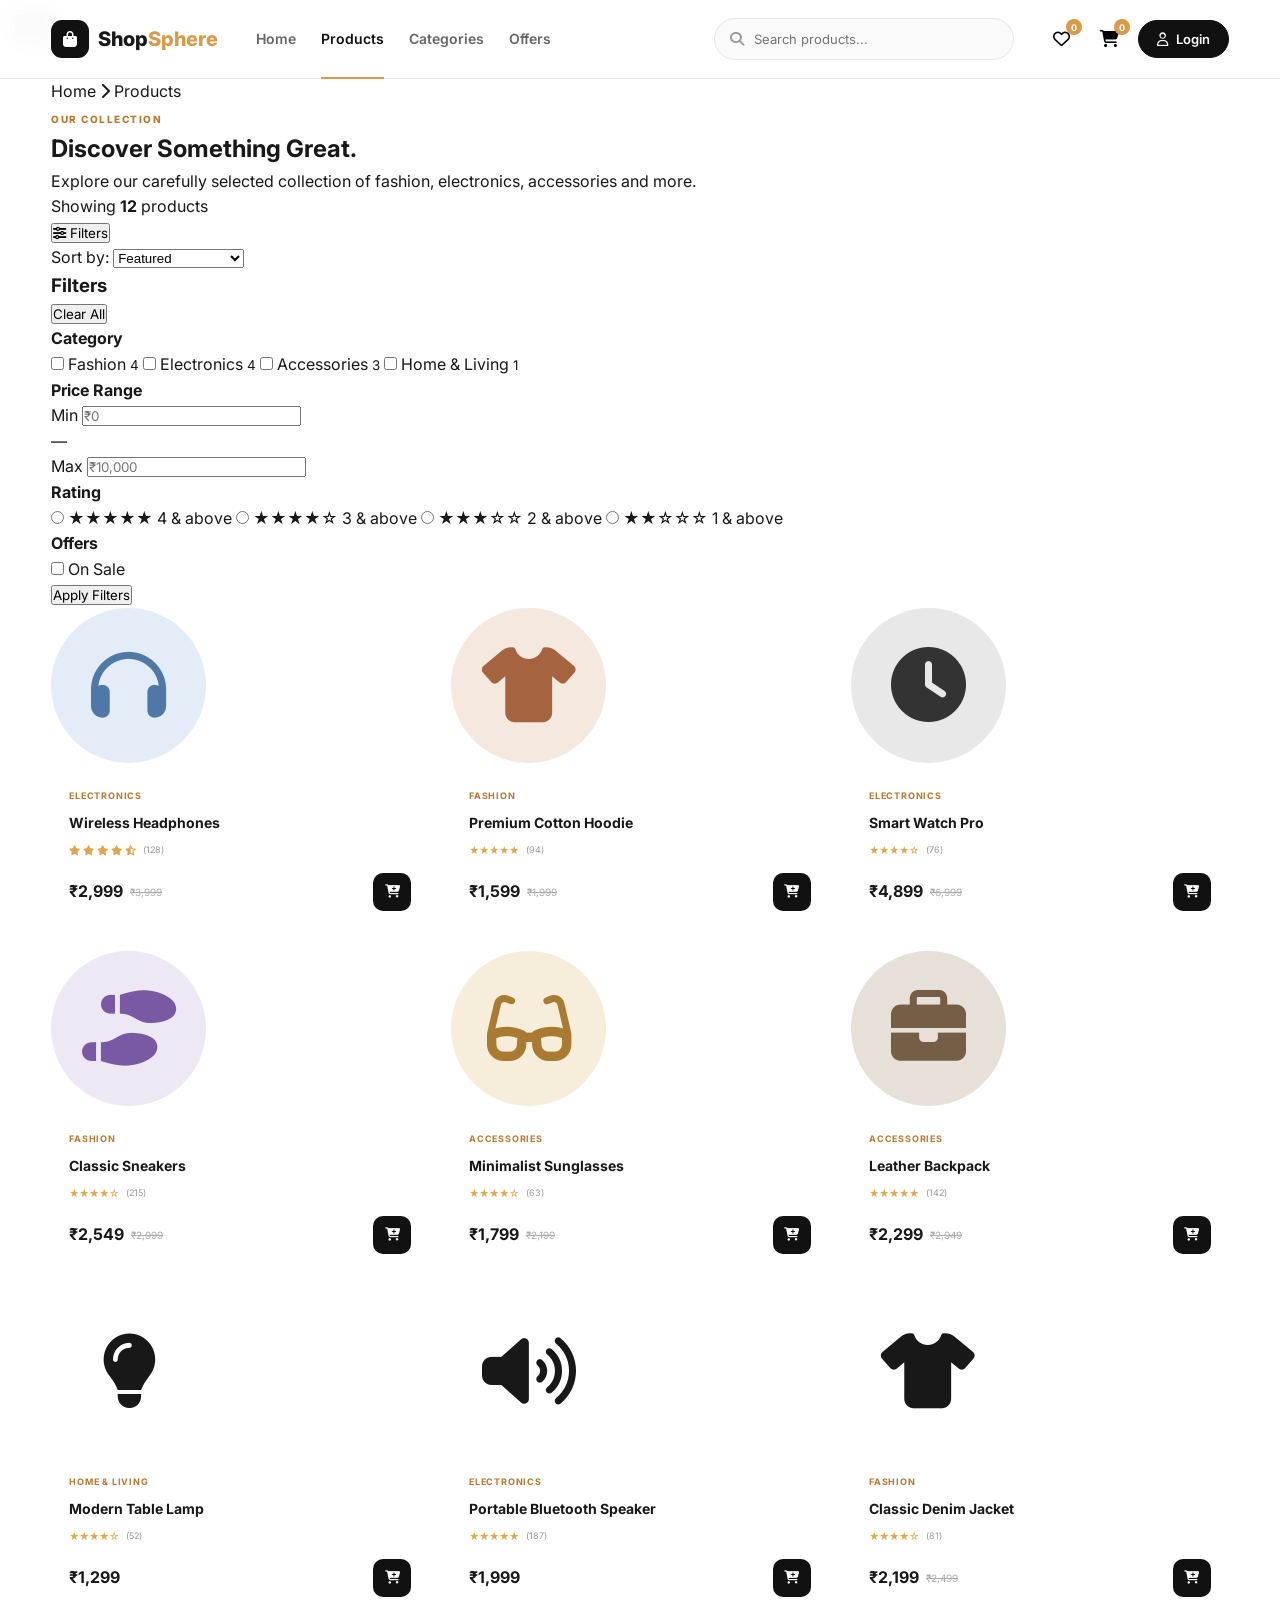
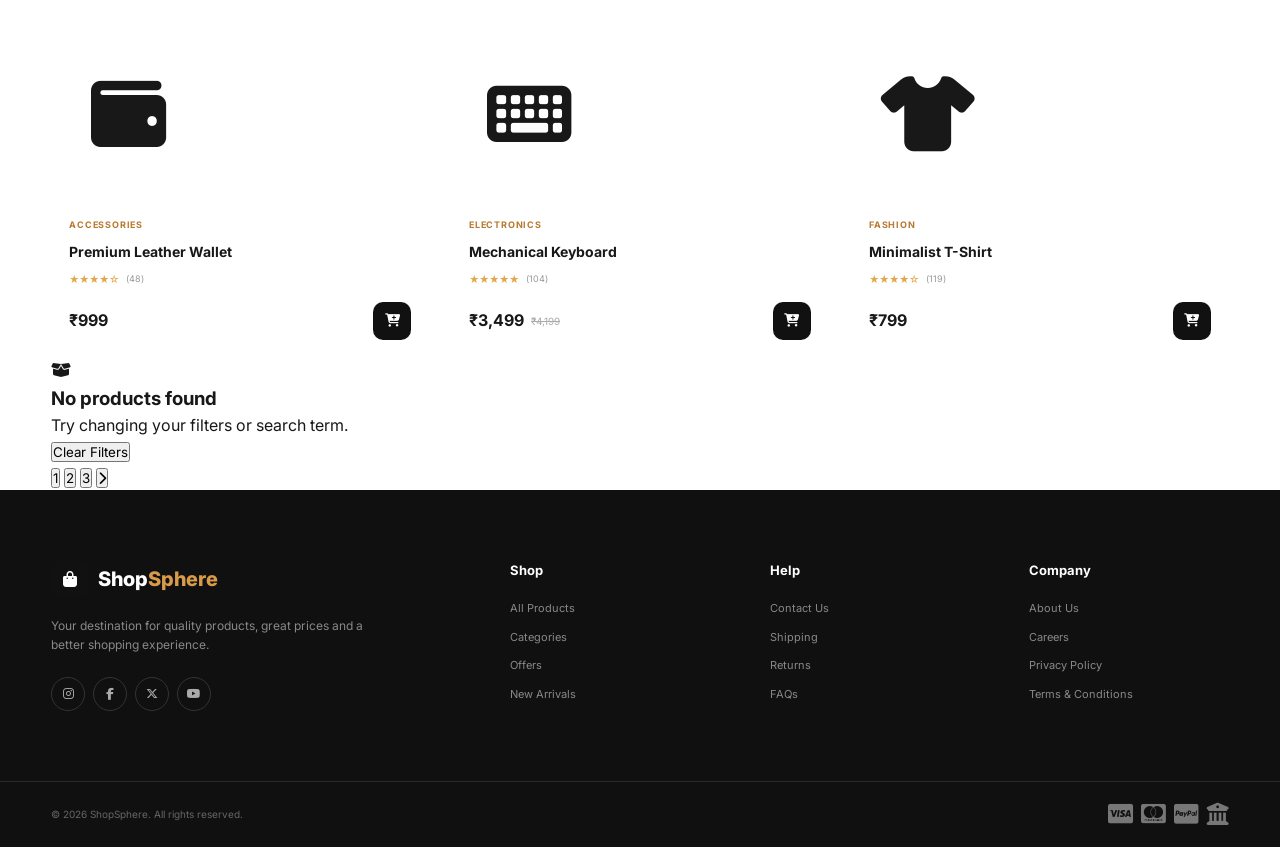
==== product.html @ 678d71ec "Update fmt.Println message from 'Hello' to 'Goodbye'" ====
<!DOCTYPE html>
<html lang="en">

<head>
    <meta charset="UTF-8">
    <meta name="viewport" content="width=device-width, initial-scale=1.0">

    <meta name="description"
          content="ShopSphere - Explore our complete collection of products">

    <title>ShopSphere | All Products</title>

    <!-- Google Font -->
    <link rel="preconnect" href="https://fonts.googleapis.com">
    <link rel="preconnect" href="https://fonts.gstatic.com" crossorigin>

    <link href="https://fonts.googleapis.com/css2?family=Inter:wght@400;500;600;700;800&display=swap"
          rel="stylesheet">

    <!-- Font Awesome -->
    <link rel="stylesheet"
          href="https://cdnjs.cloudflare.com/ajax/libs/font-awesome/6.5.2/css/all.min.css">

    <!-- Main CSS -->
    <link rel="stylesheet" href="css/style.css">

    <!-- Products CSS -->
    <link rel="stylesheet" href="css/products.css">
</head>


<body>


<!-- =========================================
     HEADER
========================================= -->

<header class="header">

    <div class="container nav-container">

        <!-- Logo -->

        <a href="index.html" class="logo">

            <span class="logo-icon">
                <i class="fa-solid fa-bag-shopping"></i>
            </span>

            <span>
                Shop<span>Sphere</span>
            </span>

        </a>


        <!-- Navigation -->

        <nav class="nav-menu">

            <a href="index.html">
                Home
            </a>

            <a href="products.html" class="active">
                Products
            </a>

            <a href="index.html#categories">
                Categories
            </a>

            <a href="index.html#offers">
                Offers
            </a>

        </nav>


        <!-- Search -->

        <div class="search-box">

            <i class="fa-solid fa-magnifying-glass"></i>

            <input
                type="text"
                id="productSearch"
                placeholder="Search products..."
                autocomplete="off"
            >

        </div>


        <!-- Actions -->

        <div class="nav-actions">

            <button
                class="icon-btn"
                id="wishlistButton"
                title="Wishlist">

                <i class="fa-regular fa-heart"></i>

                <span class="badge"
                      id="wishlistCount">
                    0
                </span>

            </button>


            <button
                class="icon-btn"
                id="cartButton"
                title="Shopping Cart">

                <i class="fa-solid fa-cart-shopping"></i>

                <span class="badge"
                      id="cartCount">
                    0
                </span>

            </button>


            <button
                class="login-btn"
                id="loginButton">

                <i class="fa-regular fa-user"></i>

                Login

            </button>

        </div>


        <!-- Mobile Menu -->

        <button
            class="mobile-menu-btn"
            id="mobileMenuBtn">

            <i class="fa-solid fa-bars"></i>

        </button>

    </div>


    <!-- Mobile Navigation -->

    <div
        class="mobile-menu"
        id="mobileMenu">

        <a href="index.html">
            Home
        </a>

        <a href="products.html">
            Products
        </a>

        <a href="index.html#categories">
            Categories
        </a>

        <a href="index.html#offers">
            Offers
        </a>

        <button id="mobileLogin">
            <i class="fa-regular fa-user"></i>
            Login
        </button>

    </div>

</header>



<!-- =========================================
     PAGE HERO
========================================= -->

<section class="products-hero">

    <div class="container">

        <div class="breadcrumb">

            <a href="index.html">
                Home
            </a>

            <i class="fa-solid fa-chevron-right"></i>

            <span>
                Products
            </span>

        </div>


        <div class="products-hero-content">

            <span class="section-label">
                OUR COLLECTION
            </span>

            <h1>
                Discover Something
                <span>Great.</span>
            </h1>

            <p>
                Explore our carefully selected collection of
                fashion, electronics, accessories and more.
            </p>

        </div>

    </div>

</section>



<!-- =========================================
     PRODUCTS AREA
========================================= -->

<section class="products-page">

    <div class="container">


        <!-- Top Bar -->

        <div class="products-topbar">

            <div>

                <span class="products-count">
                    Showing
                    <strong id="showingCount">
                        12
                    </strong>
                    products
                </span>

            </div>


            <!-- Mobile Filter -->

            <button
                class="mobile-filter-btn"
                id="mobileFilterBtn">

                <i class="fa-solid fa-sliders"></i>

                Filters

            </button>


            <!-- Sort -->

            <div class="sort-box">

                <label for="sortProducts">
                    Sort by:
                </label>

                <select id="sortProducts">

                    <option value="default">
                        Featured
                    </option>

                    <option value="price-low">
                        Price: Low to High
                    </option>

                    <option value="price-high">
                        Price: High to Low
                    </option>

                    <option value="rating">
                        Highest Rated
                    </option>

                    <option value="name">
                        Name: A-Z
                    </option>

                </select>

            </div>

        </div>


        <div class="products-layout">


            <!-- =================================
                 FILTER SIDEBAR
            ================================= -->

            <aside
                class="filter-sidebar"
                id="filterSidebar">


                <div class="filter-header">

                    <h3>
                        Filters
                    </h3>

                    <button
                        id="clearFilters">

                        Clear All

                    </button>

                </div>


                <!-- Category -->

                <div class="filter-group">

                    <h4>
                        Category
                    </h4>


                    <label class="check-option">

                        <input
                            type="checkbox"
                            value="fashion"
                            class="category-filter">

                        <span>
                            Fashion
                        </span>

                        <small>
                            4
                        </small>

                    </label>


                    <label class="check-option">

                        <input
                            type="checkbox"
                            value="electronics"
                            class="category-filter">

                        <span>
                            Electronics
                        </span>

                        <small>
                            4
                        </small>

                    </label>


                    <label class="check-option">

                        <input
                            type="checkbox"
                            value="accessories"
                            class="category-filter">

                        <span>
                            Accessories
                        </span>

                        <small>
                            3
                        </small>

                    </label>


                    <label class="check-option">

                        <input
                            type="checkbox"
                            value="home"
                            class="category-filter">

                        <span>
                            Home & Living
                        </span>

                        <small>
                            1
                        </small>

                    </label>

                </div>



                <!-- Price -->

                <div class="filter-group">

                    <h4>
                        Price Range
                    </h4>


                    <div class="price-range">

                        <div>

                            <label>
                                Min
                            </label>

                            <input
                                type="number"
                                id="minPrice"
                                placeholder="₹0"
                                min="0"
                            >

                        </div>


                        <span>
                            —
                        </span>


                        <div>

                            <label>
                                Max
                            </label>

                            <input
                                type="number"
                                id="maxPrice"
                                placeholder="₹10,000"
                                min="0"
                            >

                        </div>

                    </div>

                </div>



                <!-- Rating -->

                <div class="filter-group">

                    <h4>
                        Rating
                    </h4>


                    <label class="rating-option">

                        <input
                            type="radio"
                            name="rating"
                            value="4"
                        >

                        <span class="stars">
                            ★★★★★
                        </span>

                        <span>
                            4 & above
                        </span>

                    </label>


                    <label class="rating-option">

                        <input
                            type="radio"
                            name="rating"
                            value="3"
                        >

                        <span class="stars">
                            ★★★★☆
                        </span>

                        <span>
                            3 & above
                        </span>

                    </label>


                    <label class="rating-option">

                        <input
                            type="radio"
                            name="rating"
                            value="2"
                        >

                        <span class="stars">
                            ★★★☆☆
                        </span>

                        <span>
                            2 & above
                        </span>

                    </label>


                    <label class="rating-option">

                        <input
                            type="radio"
                            name="rating"
                            value="1"
                        >

                        <span class="stars">
                            ★★☆☆☆
                        </span>

                        <span>
                            1 & above
                        </span>

                    </label>

                </div>



                <!-- Discount -->

                <div class="filter-group">

                    <h4>
                        Offers
                    </h4>


                    <label class="check-option">

                        <input
                            type="checkbox"
                            id="discountFilter"
                        >

                        <span>
                            On Sale
                        </span>

                    </label>

                </div>


                <!-- Apply -->

                <button
                    class="apply-filter-btn"
                    id="applyFilters">

                    Apply Filters

                </button>

            </aside>



            <!-- =================================
                 PRODUCT CONTENT
            ================================= -->

            <div class="products-content">


                <!-- Product Grid -->

                <div
                    class="products-grid"
                    id="productsGrid">


                    <!-- PRODUCT 1 -->

                    <article
                        class="shop-product-card"
                        data-category="electronics"
                        data-name="Wireless Headphones"
                        data-price="2999"
                        data-rating="4.5"
                        data-discount="true">

                        <div class="shop-product-image">

                            <span class="discount">
                                -25%
                            </span>

                            <button class="wishlist-btn">

                                <i class="fa-regular fa-heart"></i>

                            </button>


                            <div class="product-placeholder headphones">

                                <i class="fa-solid fa-headphones"></i>

                            </div>


                            <button class="quick-view">

                                <i class="fa-regular fa-eye"></i>

                                Quick View

                            </button>

                        </div>


                        <div class="product-info">

                            <span class="product-category">
                                Electronics
                            </span>

                            <h3>
                                Wireless Headphones
                            </h3>


                            <div class="rating">

                                <span>

                                    <i class="fa-solid fa-star"></i>
                                    <i class="fa-solid fa-star"></i>
                                    <i class="fa-solid fa-star"></i>
                                    <i class="fa-solid fa-star"></i>
                                    <i class="fa-solid fa-star-half-stroke"></i>

                                </span>

                                <small>
                                    (128)
                                </small>

                            </div>


                            <div class="product-bottom">

                                <div class="price">

                                    <strong>
                                        ₹2,999
                                    </strong>

                                    <del>
                                        ₹3,999
                                    </del>

                                </div>


                                <button
                                    class="add-cart"
                                    data-product="Wireless Headphones">

                                    <i class="fa-solid fa-cart-plus"></i>

                                </button>

                            </div>

                        </div>

                    </article>



                    <!-- PRODUCT 2 -->

                    <article
                        class="shop-product-card"
                        data-category="fashion"
                        data-name="Premium Cotton Hoodie"
                        data-price="1599"
                        data-rating="5"
                        data-discount="true">

                        <div class="shop-product-image">

                            <span class="discount">
                                -20%
                            </span>

                            <button class="wishlist-btn">

                                <i class="fa-regular fa-heart"></i>

                            </button>


                            <div class="product-placeholder hoodie">

                                <i class="fa-solid fa-shirt"></i>

                            </div>


                            <button class="quick-view">

                                <i class="fa-regular fa-eye"></i>

                                Quick View

                            </button>

                        </div>


                        <div class="product-info">

                            <span class="product-category">
                                Fashion
                            </span>

                            <h3>
                                Premium Cotton Hoodie
                            </h3>


                            <div class="rating">

                                <span>

                                    ★★★★★

                                </span>

                                <small>
                                    (94)
                                </small>

                            </div>


                            <div class="product-bottom">

                                <div class="price">

                                    <strong>
                                        ₹1,599
                                    </strong>

                                    <del>
                                        ₹1,999
                                    </del>

                                </div>


                                <button
                                    class="add-cart"
                                    data-product="Premium Cotton Hoodie">

                                    <i class="fa-solid fa-cart-plus"></i>

                                </button>

                            </div>

                        </div>

                    </article>



                    <!-- PRODUCT 3 -->

                    <article
                        class="shop-product-card"
                        data-category="electronics"
                        data-name="Smart Watch Pro"
                        data-price="4899"
                        data-rating="4"
                        data-discount="true">

                        <div class="shop-product-image">

                            <span class="discount">
                                -30%
                            </span>

                            <button class="wishlist-btn">

                                <i class="fa-regular fa-heart"></i>

                            </button>


                            <div class="product-placeholder smartwatch">

                                <i class="fa-solid fa-clock"></i>

                            </div>


                            <button class="quick-view">

                                <i class="fa-regular fa-eye"></i>

                                Quick View

                            </button>

                        </div>


                        <div class="product-info">

                            <span class="product-category">
                                Electronics
                            </span>

                            <h3>
                                Smart Watch Pro
                            </h3>


                            <div class="rating">

                                <span>

                                    ★★★★☆

                                </span>

                                <small>
                                    (76)
                                </small>

                            </div>


                            <div class="product-bottom">

                                <div class="price">

                                    <strong>
                                        ₹4,899
                                    </strong>

                                    <del>
                                        ₹6,999
                                    </del>

                                </div>


                                <button
                                    class="add-cart"
                                    data-product="Smart Watch Pro">

                                    <i class="fa-solid fa-cart-plus"></i>

                                </button>

                            </div>

                        </div>

                    </article>



                    <!-- PRODUCT 4 -->

                    <article
                        class="shop-product-card"
                        data-category="fashion"
                        data-name="Classic Sneakers"
                        data-price="2549"
                        data-rating="4.5"
                        data-discount="true">

                        <div class="shop-product-image">

                            <span class="discount">
                                -15%
                            </span>

                            <button class="wishlist-btn">

                                <i class="fa-regular fa-heart"></i>

                            </button>


                            <div class="product-placeholder sneakers">

                                <i class="fa-solid fa-shoe-prints"></i>

                            </div>


                            <button class="quick-view">

                                <i class="fa-regular fa-eye"></i>

                                Quick View

                            </button>

                        </div>


                        <div class="product-info">

                            <span class="product-category">
                                Fashion
                            </span>

                            <h3>
                                Classic Sneakers
                            </h3>


                            <div class="rating">

                                <span>

                                    ★★★★☆

                                </span>

                                <small>
                                    (215)
                                </small>

                            </div>


                            <div class="product-bottom">

                                <div class="price">

                                    <strong>
                                        ₹2,549
                                    </strong>

                                    <del>
                                        ₹2,999
                                    </del>

                                </div>


                                <button
                                    class="add-cart"
                                    data-product="Classic Sneakers">

                                    <i class="fa-solid fa-cart-plus"></i>

                                </button>

                            </div>

                        </div>

                    </article>



                    <!-- PRODUCT 5 -->

                    <article
                        class="shop-product-card"
                        data-category="accessories"
                        data-name="Minimalist Sunglasses"
                        data-price="1799"
                        data-rating="4"
                        data-discount="true">

                        <div class="shop-product-image">

                            <span class="discount">
                                -18%
                            </span>

                            <button class="wishlist-btn">

                                <i class="fa-regular fa-heart"></i>

                            </button>


                            <div class="product-placeholder sunglasses">

                                <i class="fa-solid fa-glasses"></i>

                            </div>


                            <button class="quick-view">

                                <i class="fa-regular fa-eye"></i>

                                Quick View

                            </button>

                        </div>


                        <div class="product-info">

                            <span class="product-category">
                                Accessories
                            </span>

                            <h3>
                                Minimalist Sunglasses
                            </h3>


                            <div class="rating">

                                <span>

                                    ★★★★☆

                                </span>

                                <small>
                                    (63)
                                </small>

                            </div>


                            <div class="product-bottom">

                                <div class="price">

                                    <strong>
                                        ₹1,799
                                    </strong>

                                    <del>
                                        ₹2,199
                                    </del>

                                </div>


                                <button
                                    class="add-cart"
                                    data-product="Minimalist Sunglasses">

                                    <i class="fa-solid fa-cart-plus"></i>

                                </button>

                            </div>

                        </div>

                    </article>



                    <!-- PRODUCT 6 -->

                    <article
                        class="shop-product-card"
                        data-category="accessories"
                        data-name="Leather Backpack"
                        data-price="2299"
                        data-rating="5"
                        data-discount="true">

                        <div class="shop-product-image">

                            <span class="discount">
                                -22%
                            </span>

                            <button class="wishlist-btn">

                                <i class="fa-regular fa-heart"></i>

                            </button>


                            <div class="product-placeholder backpack">

                                <i class="fa-solid fa-briefcase"></i>

                            </div>


                            <button class="quick-view">

                                <i class="fa-regular fa-eye"></i>

                                Quick View

                            </button>

                        </div>


                        <div class="product-info">

                            <span class="product-category">
                                Accessories
                            </span>

                            <h3>
                                Leather Backpack
                            </h3>


                            <div class="rating">

                                <span>

                                    ★★★★★

                                </span>

                                <small>
                                    (142)
                                </small>

                            </div>


                            <div class="product-bottom">

                                <div class="price">

                                    <strong>
                                        ₹2,299
                                    </strong>

                                    <del>
                                        ₹2,949
                                    </del>

                                </div>


                                <button
                                    class="add-cart"
                                    data-product="Leather Backpack">

                                    <i class="fa-solid fa-cart-plus"></i>

                                </button>

                            </div>

                        </div>

                    </article>



                    <!-- PRODUCT 7 -->

                    <article
                        class="shop-product-card"
                        data-category="home"
                        data-name="Modern Table Lamp"
                        data-price="1299"
                        data-rating="4"
                        data-discount="false">

                        <div class="shop-product-image">

                            <button class="wishlist-btn">

                                <i class="fa-regular fa-heart"></i>

                            </button>


                            <div class="product-placeholder lamp">

                                <i class="fa-solid fa-lightbulb"></i>

                            </div>


                            <button class="quick-view">

                                <i class="fa-regular fa-eye"></i>

                                Quick View

                            </button>

                        </div>


                        <div class="product-info">

                            <span class="product-category">
                                Home & Living
                            </span>

                            <h3>
                                Modern Table Lamp
                            </h3>


                            <div class="rating">

                                <span>

                                    ★★★★☆

                                </span>

                                <small>
                                    (52)
                                </small>

                            </div>


                            <div class="product-bottom">

                                <div class="price">

                                    <strong>
                                        ₹1,299
                                    </strong>

                                </div>


                                <button
                                    class="add-cart"
                                    data-product="Modern Table Lamp">

                                    <i class="fa-solid fa-cart-plus"></i>

                                </button>

                            </div>

                        </div>

                    </article>



                    <!-- PRODUCT 8 -->

                    <article
                        class="shop-product-card"
                        data-category="electronics"
                        data-name="Portable Bluetooth Speaker"
                        data-price="1999"
                        data-rating="4.5"
                        data-discount="false">

                        <div class="shop-product-image">

                            <button class="wishlist-btn">

                                <i class="fa-regular fa-heart"></i>

                            </button>


                            <div class="product-placeholder speaker">

                                <i class="fa-solid fa-volume-high"></i>

                            </div>


                            <button class="quick-view">

                                <i class="fa-regular fa-eye"></i>

                                Quick View

                            </button>

                        </div>


                        <div class="product-info">

                            <span class="product-category">
                                Electronics
                            </span>

                            <h3>
                                Portable Bluetooth Speaker
                            </h3>


                            <div class="rating">

                                <span>

                                    ★★★★★

                                </span>

                                <small>
                                    (187)
                                </small>

                            </div>


                            <div class="product-bottom">

                                <div class="price">

                                    <strong>
                                        ₹1,999
                                    </strong>

                                </div>


                                <button
                                    class="add-cart"
                                    data-product="Portable Bluetooth Speaker">

                                    <i class="fa-solid fa-cart-plus"></i>

                                </button>

                            </div>

                        </div>

                    </article>



                    <!-- PRODUCT 9 -->

                    <article
                        class="shop-product-card"
                        data-category="fashion"
                        data-name="Classic Denim Jacket"
                        data-price="2199"
                        data-rating="4.5"
                        data-discount="true">

                        <div class="shop-product-image">

                            <span class="discount">
                                -12%
                            </span>

                            <button class="wishlist-btn">

                                <i class="fa-regular fa-heart"></i>

                            </button>


                            <div class="product-placeholder jacket">

                                <i class="fa-solid fa-shirt"></i>

                            </div>


                            <button class="quick-view">

                                <i class="fa-regular fa-eye"></i>

                                Quick View

                            </button>

                        </div>


                        <div class="product-info">

                            <span class="product-category">
                                Fashion
                            </span>

                            <h3>
                                Classic Denim Jacket
                            </h3>


                            <div class="rating">

                                <span>

                                    ★★★★☆

                                </span>

                                <small>
                                    (81)
                                </small>

                            </div>


                            <div class="product-bottom">

                                <div class="price">

                                    <strong>
                                        ₹2,199
                                    </strong>

                                    <del>
                                        ₹2,499
                                    </del>

                                </div>


                                <button
                                    class="add-cart"
                                    data-product="Classic Denim Jacket">

                                    <i class="fa-solid fa-cart-plus"></i>

                                </button>

                            </div>

                        </div>

                    </article>



                    <!-- PRODUCT 10 -->

                    <article
                        class="shop-product-card"
                        data-category="accessories"
                        data-name="Premium Leather Wallet"
                        data-price="999"
                        data-rating="4"
                        data-discount="false">

                        <div class="shop-product-image">

                            <button class="wishlist-btn">

                                <i class="fa-regular fa-heart"></i>

                            </button>


                            <div class="product-placeholder wallet">

                                <i class="fa-solid fa-wallet"></i>

                            </div>


                            <button class="quick-view">

                                <i class="fa-regular fa-eye"></i>

                                Quick View

                            </button>

                        </div>


                        <div class="product-info">

                            <span class="product-category">
                                Accessories
                            </span>

                            <h3>
                                Premium Leather Wallet
                            </h3>


                            <div class="rating">

                                <span>

                                    ★★★★☆

                                </span>

                                <small>
                                    (48)
                                </small>

                            </div>


                            <div class="product-bottom">

                                <div class="price">

                                    <strong>
                                        ₹999
                                    </strong>

                                </div>


                                <button
                                    class="add-cart"
                                    data-product="Premium Leather Wallet">

                                    <i class="fa-solid fa-cart-plus"></i>

                                </button>

                            </div>

                        </div>

                    </article>



                    <!-- PRODUCT 11 -->

                    <article
                        class="shop-product-card"
                        data-category="electronics"
                        data-name="Mechanical Keyboard"
                        data-price="3499"
                        data-rating="5"
                        data-discount="true">

                        <div class="shop-product-image">

                            <span class="discount">
                                -17%
                            </span>

                            <button class="wishlist-btn">

                                <i class="fa-regular fa-heart"></i>

                            </button>


                            <div class="product-placeholder keyboard">

                                <i class="fa-solid fa-keyboard"></i>

                            </div>


                            <button class="quick-view">

                                <i class="fa-regular fa-eye"></i>

                                Quick View

                            </button>

                        </div>


                        <div class="product-info">

                            <span class="product-category">
                                Electronics
                            </span>

                            <h3>
                                Mechanical Keyboard
                            </h3>


                            <div class="rating">

                                <span>

                                    ★★★★★

                                </span>

                                <small>
                                    (104)
                                </small>

                            </div>


                            <div class="product-bottom">

                                <div class="price">

                                    <strong>
                                        ₹3,499
                                    </strong>

                                    <del>
                                        ₹4,199
                                    </del>

                                </div>


                                <button
                                    class="add-cart"
                                    data-product="Mechanical Keyboard">

                                    <i class="fa-solid fa-cart-plus"></i>

                                </button>

                            </div>

                        </div>

                    </article>



                    <!-- PRODUCT 12 -->

                    <article
                        class="shop-product-card"
                        data-category="fashion"
                        data-name="Minimalist T-Shirt"
                        data-price="799"
                        data-rating="4"
                        data-discount="false">

                        <div class="shop-product-image">

                            <button class="wishlist-btn">

                                <i class="fa-regular fa-heart"></i>

                            </button>


                            <div class="product-placeholder tshirt">

                                <i class="fa-solid fa-shirt"></i>

                            </div>


                            <button class="quick-view">

                                <i class="fa-regular fa-eye"></i>

                                Quick View

                            </button>

                        </div>


                        <div class="product-info">

                            <span class="product-category">
                                Fashion
                            </span>

                            <h3>
                                Minimalist T-Shirt
                            </h3>


                            <div class="rating">

                                <span>

                                    ★★★★☆

                                </span>

                                <small>
                                    (119)
                                </small>

                            </div>


                            <div class="product-bottom">

                                <div class="price">

                                    <strong>
                                        ₹799
                                    </strong>

                                </div>


                                <button
                                    class="add-cart"
                                    data-product="Minimalist T-Shirt">

                                    <i class="fa-solid fa-cart-plus"></i>

                                </button>

                            </div>

                        </div>

                    </article>


                </div>



                <!-- Empty -->

                <div
                    class="products-empty"
                    id="productsEmpty">

                    <i class="fa-solid fa-box-open"></i>

                    <h3>
                        No products found
                    </h3>

                    <p>
                        Try changing your filters or search term.
                    </p>

                    <button id="emptyClearBtn">
                        Clear Filters
                    </button>

                </div>



                <!-- Pagination -->

                <div class="pagination">

                    <button class="page-btn active">
                        1
                    </button>

                    <button class="page-btn">
                        2
                    </button>

                    <button class="page-btn">
                        3
                    </button>

                    <button class="page-btn next">
                        <i class="fa-solid fa-chevron-right"></i>
                    </button>

                </div>


            </div>

        </div>

    </div>

</section>



<!-- =========================================
     FOOTER
========================================= -->

<footer class="footer">

    <div class="container footer-grid">

        <div class="footer-brand">

            <a href="index.html" class="logo">

                <span class="logo-icon">
                    <i class="fa-solid fa-bag-shopping"></i>
                </span>

                <span>
                    Shop<span>Sphere</span>
                </span>

            </a>


            <p>
                Your destination for quality products,
                great prices and a better shopping experience.
            </p>


            <div class="social-links">

                <a href="#">
                    <i class="fa-brands fa-instagram"></i>
                </a>

                <a href="#">
                    <i class="fa-brands fa-facebook-f"></i>
                </a>

                <a href="#">
                    <i class="fa-brands fa-x-twitter"></i>
                </a>

                <a href="#">
                    <i class="fa-brands fa-youtube"></i>
                </a>

            </div>

        </div>


        <div class="footer-column">

            <h3>
                Shop
            </h3>

            <a href="products.html">
                All Products
            </a>

            <a href="index.html#categories">
                Categories
            </a>

            <a href="index.html#offers">
                Offers
            </a>

            <a href="#">
                New Arrivals
            </a>

        </div>


        <div class="footer-column">

            <h3>
                Help
            </h3>

            <a href="#">
                Contact Us
            </a>

            <a href="#">
                Shipping
            </a>

            <a href="#">
                Returns
            </a>

            <a href="#">
                FAQs
            </a>

        </div>


        <div class="footer-column">

            <h3>
                Company
            </h3>

            <a href="#">
                About Us
            </a>

            <a href="#">
                Careers
            </a>

            <a href="#">
                Privacy Policy
            </a>

            <a href="#">
                Terms & Conditions
            </a>

        </div>

    </div>


    <div class="footer-bottom">

        <div class="container footer-bottom-container">

            <p>
                © 2026 ShopSphere. All rights reserved.
            </p>


            <div class="payment-icons">

                <i class="fa-brands fa-cc-visa"></i>

                <i class="fa-brands fa-cc-mastercard"></i>

                <i class="fa-brands fa-cc-paypal"></i>

                <i class="fa-solid fa-building-columns"></i>

            </div>

        </div>

    </div>

</footer>



<!-- =========================================
     TOAST
========================================= -->

<div class="toast" id="toast">

    <div class="toast-icon">

        <i class="fa-solid fa-check"></i>

    </div>


    <div>

        <strong id="toastTitle">
            Added to cart
        </strong>

        <p id="toastMessage">
            Product added successfully.
        </p>

    </div>


    <button id="closeToast">

        <i class="fa-solid fa-xmark"></i>

    </button>

</div>



<script src="js/products.js"></script>

</body>
</html>
---- css/style.css ----
/* =========================================
   SHOPSPHERE - GLOBAL STYLES
========================================= */

:root {
    --primary: #111111;
    --secondary: #f4f1eb;
    --accent: #d89b4a;
    --accent-dark: #b8792f;

    --text: #181818;
    --text-light: #777777;
    --white: #ffffff;
    --border: #e8e8e8;
    --background: #fafafa;

    --success: #2e9b62;

    --container: 1200px;

    --radius-sm: 8px;
    --radius-md: 14px;
    --radius-lg: 22px;

    --shadow-sm: 0 5px 20px rgba(0, 0, 0, 0.05);
    --shadow-md: 0 15px 40px rgba(0, 0, 0, 0.08);

    --transition: 0.3s ease;
}


/* =========================================
   RESET
========================================= */

* {
    margin: 0;
    padding: 0;
    box-sizing: border-box;
}

html {
    scroll-behavior: smooth;
}

body {
    font-family: "Inter", sans-serif;
    color: var(--text);
    background: var(--white);
    line-height: 1.6;
}

button,
input {
    font-family: inherit;
}

button {
    cursor: pointer;
}

a {
    text-decoration: none;
    color: inherit;
}

img {
    max-width: 100%;
    display: block;
}

.container {
    width: min(92%, var(--container));
    margin: auto;
}


/* =========================================
   HEADER
========================================= */

.header {
    position: sticky;
    top: 0;
    z-index: 1000;

    background: rgba(255, 255, 255, 0.96);
    backdrop-filter: blur(15px);

    border-bottom: 1px solid var(--border);
}

.nav-container {
    height: 78px;

    display: flex;
    align-items: center;
    gap: 28px;
}


/* Logo */

.logo {
    display: flex;
    align-items: center;
    gap: 9px;

    font-size: 20px;
    font-weight: 800;
    white-space: nowrap;
}

.logo > span:last-child > span {
    color: var(--accent);
}

.logo-icon {
    width: 38px;
    height: 38px;

    display: grid;
    place-items: center;

    border-radius: 11px;

    color: var(--white);
    background: var(--primary);

    font-size: 16px;
}


/* Navigation */

.nav-menu {
    display: flex;
    align-items: center;
    gap: 25px;
    margin-left: 10px;
}

.nav-menu a {
    position: relative;

    font-size: 14px;
    font-weight: 600;

    color: #666;

    transition: var(--transition);
}

.nav-menu a:hover,
.nav-menu a.active {
    color: var(--primary);
}

.nav-menu a.active::after {
    content: "";

    position: absolute;

    left: 0;
    bottom: -29px;

    width: 100%;
    height: 2px;

    background: var(--accent);
}


/* Search */

.search-box {
    height: 42px;
    flex: 1;

    max-width: 300px;

    display: flex;
    align-items: center;
    gap: 10px;

    margin-left: auto;

    padding: 0 15px;

    border: 1px solid var(--border);
    border-radius: 50px;

    background: #fafafa;

    transition: var(--transition);
}

.search-box:focus-within {
    border-color: var(--accent);
    background: var(--white);
}

.search-box i {
    color: #999;
    font-size: 14px;
}

.search-box input {
    width: 100%;

    border: none;
    outline: none;

    background: transparent;

    font-size: 13px;
}


/* Actions */

.nav-actions {
    display: flex;
    align-items: center;
    gap: 8px;
}

.icon-btn {
    position: relative;

    width: 40px;
    height: 40px;

    border: none;
    background: transparent;

    border-radius: 50%;

    font-size: 17px;

    transition: var(--transition);
}

.icon-btn:hover {
    background: var(--secondary);
}

.badge {
    position: absolute;

    top: 0;
    right: 0;

    min-width: 16px;
    height: 16px;

    display: grid;
    place-items: center;

    padding: 0 4px;

    border-radius: 50px;

    background: var(--accent);
    color: var(--white);

    font-size: 9px;
    font-weight: 700;
}

.login-btn {
    display: flex;
    align-items: center;
    gap: 8px;

    padding: 10px 18px;

    border: 1px solid var(--primary);
    border-radius: 50px;

    background: var(--primary);
    color: var(--white);

    font-size: 13px;
    font-weight: 600;

    transition: var(--transition);
}

.login-btn:hover {
    background: transparent;
    color: var(--primary);
}


/* Mobile Menu */

.mobile-menu-btn {
    display: none;

    width: 40px;
    height: 40px;

    border: none;
    background: transparent;

    font-size: 20px;
}

.mobile-menu {
    display: none;
}


/* =========================================
   HERO
========================================= */

.hero {
    min-height: 620px;

    display: flex;
    align-items: center;

    overflow: hidden;

    background:
        radial-gradient(
            circle at 85% 45%,
            rgba(216, 155, 74, 0.18),
            transparent 30%
        ),
        var(--secondary);
}

.hero-container {
    min-height: 620px;

    display: grid;
    grid-template-columns: 1fr 1fr;

    align-items: center;
}


/* Hero Content */

.hero-content {
    max-width: 600px;
}

.hero-tag {
    display: inline-flex;
    align-items: center;
    gap: 8px;

    margin-bottom: 20px;
    padding: 8px 13px;

    border-radius: 50px;

    background: rgba(216, 155, 74, 0.12);
    color: var(--accent-dark);

    font-size: 11px;
    font-weight: 700;
    letter-spacing: 0.5px;
    text-transform: uppercase;
}

.hero-content h1 {
    max-width: 600px;

    font-size: clamp(42px, 5vw, 68px);
    line-height: 1.05;
    letter-spacing: -3px;
    font-weight: 800;
}

.hero-content h1 span {
    color: var(--accent);
}

.hero-content p {
    max-width: 520px;

    margin-top: 22px;

    color: #6c6c6c;

    font-size: 16px;
}

.hero-buttons {
    display: flex;
    gap: 12px;

    margin-top: 32px;
}

.primary-btn,
.secondary-btn {
    display: inline-flex;
    align-items: center;
    justify-content: center;
    gap: 10px;

    padding: 14px 22px;

    border-radius: 50px;

    font-size: 13px;
    font-weight: 700;

    transition: var(--transition);
}

.primary-btn {
    background: var(--primary);
    color: var(--white);
}

.primary-btn:hover {
    transform: translateY(-2px);
    background: var(--accent);
}

.secondary-btn {
    border: 1px solid #d6d1c9;
    color: var(--primary);
}

.secondary-btn:hover {
    background: var(--white);
}


/* Stats */

.hero-stats {
    display: flex;
    gap: 40px;

    margin-top: 42px;
}

.stat {
    display: flex;
    flex-direction: column;
}

.stat strong {
    font-size: 21px;
}

.stat span {
    color: #888;
    font-size: 11px;
}


/* Hero Visual */

.hero-visual {
    position: relative;

    height: 500px;

    display: grid;
    place-items: center;
}

.hero-circle {
    position: absolute;

    width: 390px;
    height: 390px;

    border-radius: 50%;

    background: rgba(216, 155, 74, 0.13);
}

.hero-product {
    position: relative;
    z-index: 2;

    width: 290px;
    height: 290px;

    display: grid;
    place-items: center;

    border-radius: 45px;

    background: linear-gradient(
        145deg,
        #242424,
        #080808
    );

    box-shadow:
        30px 30px 70px rgba(0, 0, 0, 0.25),
        inset 0 0 50px rgba(255, 255, 255, 0.04);

    transform: rotate(-6deg);

    transition: 0.5s ease;
}

.hero-product:hover {
    transform: rotate(0deg) scale(1.04);
}

.product-glow {
    position: absolute;

    width: 150px;
    height: 150px;

    border-radius: 50%;

    background: rgba(216, 155, 74, 0.35);

    filter: blur(40px);
}

.hero-product-icon {
    position: relative;
    z-index: 2;

    width: 145px;
    height: 145px;

    display: grid;
    place-items: center;

    border-radius: 50%;

    background: #111;

    color: var(--accent);

    font-size: 75px;

    box-shadow:
        inset 0 0 40px rgba(216, 155, 74, 0.08);
}


/* Floating Cards */

.floating-card {
    position: absolute;
    z-index: 5;

    display: flex;
    align-items: center;
    gap: 11px;

    padding: 12px 15px;

    border-radius: 13px;

    background: rgba(255, 255, 255, 0.9);
    backdrop-filter: blur(10px);

    box-shadow: var(--shadow-md);

    animation: floating 4s ease-in-out infinite;
}

.floating-card i {
    width: 34px;
    height: 34px;

    display: grid;
    place-items: center;

    border-radius: 10px;

    background: var(--secondary);
    color: var(--accent);
}

.floating-card strong,
.floating-card small {
    display: block;
}

.floating-card strong {
    font-size: 11px;
}

.floating-card small {
    color: #888;
    font-size: 9px;
}

.card-one {
    top: 100px;
    left: 5px;
}

.card-two {
    right: 0;
    bottom: 100px;

    animation-delay: 1s;
}

@keyframes floating {
    0%, 100% {
        transform: translateY(0);
    }

    50% {
        transform: translateY(-10px);
    }
}


/* =========================================
   FEATURES
========================================= */

.features {
    border-bottom: 1px solid var(--border);
}

.features-grid {
    display: grid;
    grid-template-columns: repeat(4, 1fr);
}

.feature-item {
    display: flex;
    align-items: center;
    gap: 14px;

    padding: 25px 20px;

    border-right: 1px solid var(--border);
}

.feature-item:first-child {
    padding-left: 0;
}

.feature-item:last-child {
    border-right: none;
}

.feature-icon {
    width: 42px;
    height: 42px;

    display: grid;
    place-items: center;

    flex-shrink: 0;

    border-radius: 12px;

    background: var(--secondary);
    color: var(--accent);

    font-size: 16px;
}

.feature-item h3 {
    font-size: 12px;
}

.feature-item p {
    color: #888;
    font-size: 10px;
}


/* =========================================
   SECTIONS
========================================= */

.section {
    padding: 90px 0;
}

.section-header {
    display: flex;
    align-items: end;
    justify-content: space-between;

    margin-bottom: 35px;
}

.section-label {
    color: var(--accent-dark);

    font-size: 10px;
    font-weight: 800;

    letter-spacing: 1.5px;
}

.section-header h2,
.newsletter-content h2 {
    margin-top: 6px;

    font-size: 32px;
    line-height: 1.2;
    letter-spacing: -1px;
}

.view-link {
    display: flex;
    align-items: center;
    gap: 8px;

    font-size: 12px;
    font-weight: 700;

    transition: var(--transition);
}

.view-link:hover {
    color: var(--accent);
}


/* =========================================
   CATEGORIES
========================================= */

.categories-grid {
    display: grid;
    grid-template-columns: repeat(5, 1fr);
    gap: 15px;
}

.category-card {
    padding: 25px 15px;

    text-align: center;

    border: 1px solid var(--border);
    border-radius: var(--radius-md);

    background: var(--white);

    cursor: pointer;

    transition: var(--transition);
}

.category-card:hover {
    transform: translateY(-6px);

    border-color: transparent;

    box-shadow: var(--shadow-md);
}

.category-icon {
    width: 80px;
    height: 80px;

    display: grid;
    place-items: center;

    margin: auto auto 16px;

    border-radius: 50%;

    font-size: 30px;
}

.category-icon.fashion {
    background: #f5e8df;
    color: #b8754e;
}

.category-icon.electronics {
    background: #e4edf7;
    color: #4e79a7;
}

.category-icon.shoes {
    background: #eee8f5;
    color: #7959a3;
}

.category-icon.accessories {
    background: #f6eddb;
    color: #a97a32;
}

.category-icon.home {
    background: #e6f0e8;
    color: #558462;
}

.category-card h3 {
    font-size: 13px;
}

.category-card p {
    margin-top: 4px;

    color: #999;
    font-size: 10px;
}


/* =========================================
   PRODUCTS
========================================= */

.products-section {
    background: var(--background);
}

.product-tabs {
    display: flex;
    gap: 6px;

    padding: 4px;

    border-radius: 50px;

    background: #eeeeee;
}

.tab-btn {
    padding: 8px 14px;

    border: none;
    border-radius: 50px;

    background: transparent;

    color: #777;

    font-size: 11px;
    font-weight: 600;

    transition: var(--transition);
}

.tab-btn.active,
.tab-btn:hover {
    background: var(--white);
    color: var(--primary);

    box-shadow: 0 3px 10px rgba(0, 0, 0, 0.06);
}


/* Product Grid */

.products-grid {
    display: grid;
    grid-template-columns: repeat(3, 1fr);
    gap: 22px;
}


/* Product Card */

.product-card {
    overflow: hidden;

    border: 1px solid var(--border);
    border-radius: var(--radius-md);

    background: var(--white);

    transition: var(--transition);
}

.product-card:hover {
    transform: translateY(-5px);

    border-color: transparent;

    box-shadow: var(--shadow-md);
}

.product-image {
    position: relative;

    height: 270px;

    display: grid;
    place-items: center;

    overflow: hidden;

    background: #f2f2f2;
}

.discount {
    position: absolute;

    top: 15px;
    left: 15px;
    z-index: 3;

    padding: 5px 8px;

    border-radius: 5px;

    background: var(--primary);
    color: var(--white);

    font-size: 9px;
    font-weight: 700;
}

.wishlist-btn {
    position: absolute;

    top: 12px;
    right: 12px;
    z-index: 3;

    width: 34px;
    height: 34px;

    display: grid;
    place-items: center;

    border: none;
    border-radius: 50%;

    background: rgba(255, 255, 255, 0.9);

    transition: var(--transition);
}

.wishlist-btn:hover,
.wishlist-btn.liked {
    background: var(--primary);
    color: var(--white);
}

.product-placeholder {
    width: 155px;
    height: 155px;

    display: grid;
    place-items: center;

    border-radius: 50%;

    font-size: 75px;

    transition: var(--transition);
}

.product-card:hover .product-placeholder {
    transform: scale(1.08);
}

.headphones {
    background: #e4edf7;
    color: #4e79a7;
}

.hoodie {
    background: #f5e8df;
    color: #a66340;
}

.smartwatch {
    background: #e8e8e8;
    color: #333;
}

.sneakers {
    background: #eee8f5;
    color: #7959a3;
}

.sunglasses {
    background: #f6eddb;
    color: #a97a32;
}

.backpack {
    background: #e6e0d8;
    color: #765d46;
}


/* Quick View */

.quick-view {
    position: absolute;

    bottom: -50px;
    left: 50%;

    transform: translateX(-50%);

    width: 150px;
    padding: 10px;

    border: none;
    border-radius: 50px;

    background: var(--primary);
    color: var(--white);

    font-size: 10px;
    font-weight: 700;

    opacity: 0;

    transition: var(--transition);
}

.product-card:hover .quick-view {
    bottom: 15px;
    opacity: 1;
}


/* Product Info */

.product-info {
    padding: 18px;
}

.product-category {
    color: var(--accent-dark);

    font-size: 9px;
    font-weight: 700;

    text-transform: uppercase;
    letter-spacing: 0.8px;
}

.product-info h3 {
    margin-top: 5px;

    font-size: 14px;
}

.rating {
    display: flex;
    align-items: center;
    gap: 7px;

    margin-top: 8px;
}

.rating span {
    color: #e2a74c;
    font-size: 10px;
}

.rating small {
    color: #999;
    font-size: 9px;
}

.product-bottom {
    display: flex;
    align-items: center;
    justify-content: space-between;

    margin-top: 15px;
}

.price {
    display: flex;
    align-items: center;
    gap: 7px;
}

.price strong {
    font-size: 16px;
}

.price del {
    color: #aaa;
    font-size: 10px;
}

.add-cart {
    width: 38px;
    height: 38px;

    display: grid;
    place-items: center;

    border: none;
    border-radius: 10px;

    background: var(--primary);
    color: var(--white);

    transition: var(--transition);
}

.add-cart:hover {
    background: var(--accent);
    transform: scale(1.05);
}


/* Empty State */

.empty-state {
    display: none;

    padding: 70px 20px;

    text-align: center;
}

.empty-state i {
    font-size: 45px;
    color: #ccc;
}

.empty-state h3 {
    margin-top: 15px;
}

.empty-state p {
    color: #888;
    font-size: 13px;
}


/* =========================================
   OFFER
========================================= */

.offer-section {
    padding: 80px 0;
}

.offer-banner {
    position: relative;

    min-height: 290px;

    display: flex;
    align-items: center;

    overflow: hidden;

    padding: 50px;

    border-radius: var(--radius-lg);

    background: var(--primary);
    color: var(--white);
}

.offer-content {
    position: relative;
    z-index: 2;

    max-width: 560px;
}

.offer-label {
    color: var(--accent);

    font-size: 10px;
    font-weight: 800;
    letter-spacing: 1.5px;
}

.offer-content h2 {
    margin-top: 8px;

    font-size: 42px;
    letter-spacing: -1.5px;
}

.offer-content h2 strong {
    color: var(--accent);
}

.offer-content p {
    max-width: 500px;

    margin: 10px 0 22px;

    color: #aaa;

    font-size: 13px;
}

.offer-btn {
    display: inline-flex;
    align-items: center;
    gap: 10px;

    padding: 12px 18px;

    border-radius: 50px;

    background: var(--white);
    color: var(--primary);

    font-size: 11px;
    font-weight: 700;

    transition: var(--transition);
}

.offer-btn:hover {
    background: var(--accent);
    color: var(--white);
}

.offer-decoration {
    position: absolute;

    right: 70px;

    width: 230px;
    height: 230px;

    display: flex;
    flex-direction: column;
    align-items: center;
    justify-content: center;

    border: 1px solid rgba(216, 155, 74, 0.3);
    border-radius: 50%;

    transform: rotate(-10deg);
}

.offer-decoration::before {
    content: "";

    position: absolute;

    width: 175px;
    height: 175px;

    border: 1px dashed rgba(216, 155, 74, 0.4);

    border-radius: 50%;
}

.offer-decoration span {
    color: var(--accent);

    font-size: 58px;
    font-weight: 800;

    line-height: 1;
}

.offer-decoration small {
    font-size: 15px;
    font-weight: 800;
    letter-spacing: 3px;
}


/* =========================================
   NEWSLETTER
========================================= */

.newsletter {
    padding: 80px 0;

    background: var(--secondary);
}

.newsletter-container {
    display: flex;
    align-items: center;
    justify-content: space-between;

    gap: 50px;
}

.newsletter-content {
    max-width: 500px;
}

.newsletter-content p {
    margin-top: 12px;

    color: #777;

    font-size: 13px;
}


/* Newsletter Form */

.newsletter-form {
    display: flex;
    align-items: center;
    gap: 8px;

    width: 480px;
}

.email-input {
    height: 50px;

    flex: 1;

    display: flex;
    align-items: center;
    gap: 10px;

    padding: 0 15px;

    border: 1px solid #ddd;
    border-radius: 50px;

    background: var(--white);
}

.email-input i {
    color: #999;
}

.email-input input {
    width: 100%;

    border: none;
    outline: none;

    font-size: 12px;
}

.newsletter-form button {
    height: 50px;

    padding: 0 20px;

    border: none;
    border-radius: 50px;

    background: var(--primary);
    color: var(--white);

    font-size: 11px;
    font-weight: 700;

    white-space: nowrap;
}


/* =========================================
   FOOTER
========================================= */

.footer {
    background: #101010;
    color: var(--white);
}

.footer-grid {
    display: grid;
    grid-template-columns: 2fr 1fr 1fr 1fr;

    gap: 60px;

    padding: 70px 0;
}

.footer-brand {
    max-width: 330px;
}

.footer-brand .logo {
    color: var(--white);
}

.footer-brand p {
    margin-top: 18px;

    color: #888;

    font-size: 12px;
}

.social-links {
    display: flex;
    gap: 8px;

    margin-top: 22px;
}

.social-links a {
    width: 34px;
    height: 34px;

    display: grid;
    place-items: center;

    border: 1px solid #333;
    border-radius: 50%;

    color: #aaa;

    font-size: 12px;

    transition: var(--transition);
}

.social-links a:hover {
    border-color: var(--accent);
    background: var(--accent);
    color: var(--white);
}

.footer-column {
    display: flex;
    flex-direction: column;
    gap: 11px;
}

.footer-column h3 {
    margin-bottom: 8px;

    font-size: 13px;
}

.footer-column a {
    color: #888;

    font-size: 11px;

    transition: var(--transition);
}

.footer-column a:hover {
    color: var(--accent);
}


/* Footer Bottom */

.footer-bottom {
    border-top: 1px solid #292929;
}

.footer-bottom-container {
    min-height: 65px;

    display: flex;
    align-items: center;
    justify-content: space-between;
}

.footer-bottom p {
    color: #666;
    font-size: 10px;
}

.payment-icons {
    display: flex;
    gap: 8px;

    color: #777;

    font-size: 22px;
}


/* =========================================
   TOAST
========================================= */

.toast {
    position: fixed;

    right: 25px;
    bottom: 25px;
    z-index: 2000;

    min-width: 300px;

    display: flex;
    align-items: center;
    gap: 12px;

    padding: 14px;

    border: 1px solid var(--border);
    border-radius: 13px;

    background: var(--white);

    box-shadow: 0 15px 50px rgba(0, 0, 0, 0.15);

    transform: translateY(130%);
    opacity: 0;

    transition: 0.4s ease;
}

.toast.show {
    transform: translateY(0);
    opacity: 1;
}

.toast-icon {
    width: 38px;
    height: 38px;

    display: grid;
    place-items: center;

    border-radius: 50%;

    background: #e8f7ef;
    color: var(--success);
}

.toast strong {
    display: block;
    font-size: 12px;
}

.toast p {
    margin-top: 2px;

    color: #888;

    font-size: 10px;
}

.toast > button {
    margin-left: auto;

    border: none;
    background: transparent;

    color: #999;
}


/* =========================================
   RESPONSIVE
========================================= */

@media (max-width: 1050px) {

    .nav-menu {
        display: none;
    }

    .mobile-menu-btn {
        display: block;
    }

    .search-box {
        max-width: none;
    }

    .hero-container {
        grid-template-columns: 1fr 0.8fr;
    }

    .categories-grid {
        grid-template-columns: repeat(3, 1fr);
    }

    .products-grid {
        grid-template-columns: repeat(2, 1fr);
    }

    .features-grid {
        grid-template-columns: repeat(2, 1fr);
    }

    .feature-item:nth-child(2) {
        border-right: none;
    }

    .feature-item:nth-child(3),
    .feature-item:nth-child(4) {
        border-top: 1px solid var(--border);
    }
}


@media (max-width: 768px) {

    .nav-container {
        height: 68px;
        gap: 10px;
    }

    .search-box {
        order: 3;

        position: absolute;

        left: 4%;
        right: 4%;
        top: 78px;

        max-width: none;

        background: var(--white);
    }

    .nav-actions {
        margin-left: auto;
    }

    .login-btn {
        display: none;
    }

    .mobile-menu {
        position: absolute;

        top: 68px;
        left: 0;
        right: 0;

        padding: 15px 5%;

        border-top: 1px solid var(--border);
        border-bottom: 1px solid var(--border);

        background: var(--white);

        box-shadow: var(--shadow-md);
    }

    .mobile-menu.show {
        display: flex;
        flex-direction: column;
        gap: 4px;
    }

    .mobile-menu a,
    .mobile-menu button {
        padding: 12px;

        border: none;
        border-radius: 8px;

        background: transparent;

        text-align: left;

        font-size: 13px;
        font-weight: 600;
    }

    .mobile-menu a:hover,
    .mobile-menu button:hover {
        background: var(--secondary);
    }

    .hero {
        margin-top: 0;
    }

    .hero-container {
        grid-template-columns: 1fr;

        padding-top: 60px;
        padding-bottom: 50px;
    }

    .hero-content {
        text-align: center;
    }

    .hero-content h1 {
        font-size: 48px;
    }

    .hero-content p {
        margin-left: auto;
        margin-right: auto;
    }

    .hero-buttons {
        justify-content: center;
    }

    .hero-stats {
        justify-content: center;
    }

    .hero-visual {
        height: 390px;
    }

    .hero-circle {
        width: 300px;
        height: 300px;
    }

    .hero-product {
        width: 230px;
        height: 230px;
    }

    .hero-product-icon {
        width: 110px;
        height: 110px;
        font-size: 55px;
    }

    .card-one {
        left: 5%;
        top: 40px;
    }

    .card-two {
        right: 5%;
        bottom: 40px;
    }

    .section {
        padding: 65px 0;
    }

    .section-header {
        align-items: flex-start;
        flex-direction: column;
        gap: 18px;
    }

    .product-tabs {
        width: 100%;
        overflow-x: auto;
    }

    .tab-btn {
        white-space: nowrap;
    }

    .categories-grid {
        grid-template-columns: repeat(2, 1fr);
    }

    .newsletter-container {
        flex-direction: column;
        align-items: flex-start;
    }

    .newsletter-form {
        width: 100%;
    }

    .offer-banner {
        padding: 35px;
    }

    .offer-decoration {
        right: -60px;
        opacity: 0.5;
    }

    .footer-grid {
        grid-template-columns: 1fr 1fr;
        gap: 40px;
    }
}


@media (max-width: 520px) {

    .logo {
        font-size: 17px;
    }

    .logo-icon {
        width: 34px;
        height: 34px;
    }

    .icon-btn {
        width: 34px;
        height: 34px;
    }

    .hero-content h1 {
        font-size: 40px;
        letter-spacing: -2px;
    }

    .hero-buttons {
        flex-direction: column;
    }

    .primary-btn,
    .secondary-btn {
        width: 100%;
    }

    .hero-stats {
        gap: 25px;
    }

    .features-grid {
        grid-template-columns: 1fr;
    }

    .feature-item,
    .feature-item:first-child {
        border-right: none;
        border-bottom: 1px solid var(--border);

        padding: 18px 0;
    }

    .feature-item:last-child {
        border-bottom: none;
    }

    .categories-grid {
        grid-template-columns: 1fr 1fr;
    }

    .products-grid {
        grid-template-columns: 1fr;
    }

    .product-image {
        height: 300px;
    }

    .offer-content h2 {
        font-size: 34px;
    }

    .offer-decoration {
        right: -100px;
    }

    .newsletter-form {
        flex-direction: column;
        align-items: stretch;
    }

    .newsletter-form button {
        width: 100%;
    }

    .footer-grid {
        grid-template-columns: 1fr;
        gap: 35px;
    }

    .footer-bottom-container {
        padding: 18px 0;

        flex-direction: column;
        gap: 12px;
    }

    .toast {
        left: 15px;
        right: 15px;

        min-width: auto;
    }
}
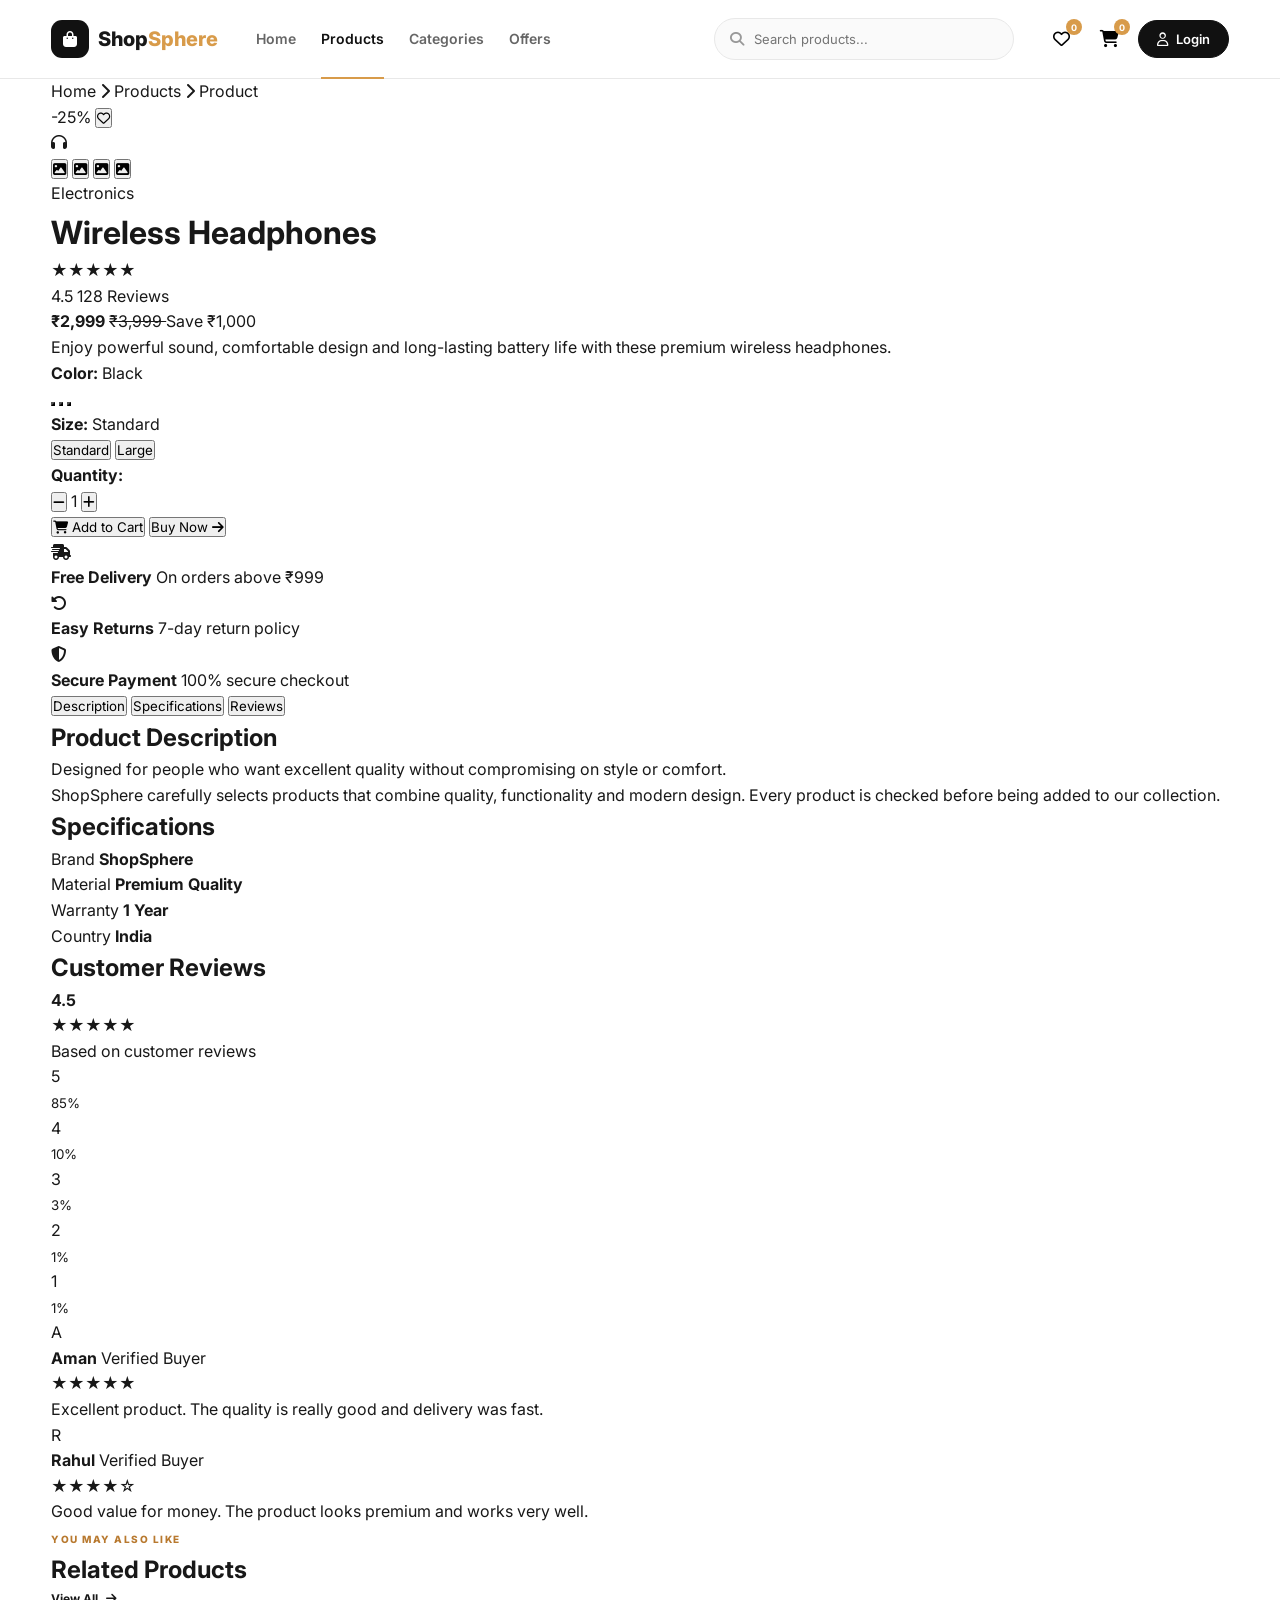
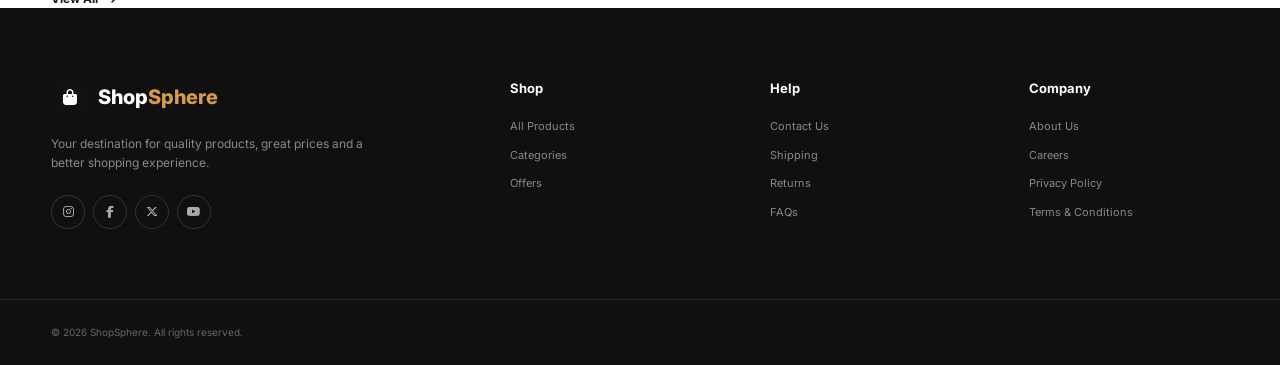
==== commit 14c2668d: "Add product detail page for ShopSphere This commit adds a new product detail page for ShopSphere, in" ====
--- a/product.html
+++ b/product.html
@@ -6,9 +6,9 @@
     <meta name="viewport" content="width=device-width, initial-scale=1.0">
 
     <meta name="description"
-          content="ShopSphere - Explore our complete collection of products">
-
-    <title>ShopSphere | All Products</title>
+          content="ShopSphere Product Details">
+
+    <title>ShopSphere | Product</title>
 
     <!-- Google Font -->
     <link rel="preconnect" href="https://fonts.googleapis.com">
@@ -24,10 +24,9 @@
     <!-- Main CSS -->
     <link rel="stylesheet" href="css/style.css">
 
-    <!-- Products CSS -->
-    <link rel="stylesheet" href="css/products.css">
+    <!-- Product CSS -->
+    <link rel="stylesheet" href="css/product.css">
 </head>
-
 
 <body>
 
@@ -105,8 +104,9 @@
 
                 <i class="fa-regular fa-heart"></i>
 
-                <span class="badge"
-                      id="wishlistCount">
+                <span
+                    class="badge"
+                    id="wishlistCount">
                     0
                 </span>
 
@@ -120,8 +120,9 @@
 
                 <i class="fa-solid fa-cart-shopping"></i>
 
-                <span class="badge"
-                      id="cartCount">
+                <span
+                    class="badge"
+                    id="cartCount">
                     0
                 </span>
 
@@ -188,46 +189,702 @@
 
 
 <!-- =========================================
-     PAGE HERO
+     BREADCRUMB
 ========================================= -->
 
-<section class="products-hero">
+<section class="product-breadcrumb">
 
     <div class="container">
 
-        <div class="breadcrumb">
-
-            <a href="index.html">
-                Home
-            </a>
-
-            <i class="fa-solid fa-chevron-right"></i>
-
-            <span>
-                Products
-            </span>
-
-        </div>
-
-
-        <div class="products-hero-content">
-
-            <span class="section-label">
-                OUR COLLECTION
-            </span>
-
-            <h1>
-                Discover Something
-                <span>Great.</span>
-            </h1>
+        <a href="index.html">
+            Home
+        </a>
+
+        <i class="fa-solid fa-chevron-right"></i>
+
+        <a href="products.html">
+            Products
+        </a>
+
+        <i class="fa-solid fa-chevron-right"></i>
+
+        <span id="breadcrumbProduct">
+            Product
+        </span>
+
+    </div>
+
+</section>
+
+
+
+<!-- =========================================
+     PRODUCT DETAILS
+========================================= -->
+
+<main class="product-details-section">
+
+    <div class="container">
+
+        <div class="product-details">
+
+
+            <!-- =================================
+                 PRODUCT GALLERY
+            ================================= -->
+
+            <div class="product-gallery">
+
+                <div class="product-main-image">
+
+                    <span
+                        class="product-discount"
+                        id="productDiscount">
+                        -25%
+                    </span>
+
+
+                    <button
+                        class="product-gallery-wishlist"
+                        id="galleryWishlist"
+                        aria-label="Add to wishlist">
+
+                        <i class="fa-regular fa-heart"></i>
+
+                    </button>
+
+
+                    <div
+                        class="main-product-placeholder"
+                        id="mainProductImage">
+
+                        <i class="fa-solid fa-headphones"></i>
+
+                    </div>
+
+                </div>
+
+
+                <!-- Thumbnails -->
+
+                <div class="product-thumbnails">
+
+                    <button class="thumbnail active">
+
+                        <i class="fa-solid fa-image"></i>
+
+                    </button>
+
+                    <button class="thumbnail">
+
+                        <i class="fa-solid fa-image"></i>
+
+                    </button>
+
+                    <button class="thumbnail">
+
+                        <i class="fa-solid fa-image"></i>
+
+                    </button>
+
+                    <button class="thumbnail">
+
+                        <i class="fa-solid fa-image"></i>
+
+                    </button>
+
+                </div>
+
+            </div>
+
+
+
+            <!-- =================================
+                 PRODUCT INFORMATION
+            ================================= -->
+
+            <div class="product-information">
+
+
+                <span
+                    class="product-category-label"
+                    id="productCategory">
+                    Electronics
+                </span>
+
+
+                <h1 id="productName">
+                    Wireless Headphones
+                </h1>
+
+
+                <!-- Rating -->
+
+                <div class="product-rating-row">
+
+                    <div
+                        class="product-stars"
+                        id="productStars">
+
+                        ★★★★★
+
+                    </div>
+
+                    <span id="productRating">
+                        4.5
+                    </span>
+
+                    <a href="#reviews">
+                        128 Reviews
+                    </a>
+
+                </div>
+
+
+                <!-- Price -->
+
+                <div class="product-price-row">
+
+                    <strong id="productPrice">
+                        ₹2,999
+                    </strong>
+
+                    <del id="productOldPrice">
+                        ₹3,999
+                    </del>
+
+                    <span id="productSave">
+                        Save ₹1,000
+                    </span>
+
+                </div>
+
+
+                <p
+                    class="product-description"
+                    id="productDescription">
+
+                    Enjoy powerful sound, comfortable design and
+                    long-lasting battery life with these premium
+                    wireless headphones.
+
+                </p>
+
+
+                <!-- Divider -->
+
+                <div class="product-divider"></div>
+
+
+                <!-- Color -->
+
+                <div
+                    class="product-option"
+                    id="colorOption">
+
+                    <div class="option-heading">
+
+                        <strong>
+                            Color:
+                        </strong>
+
+                        <span id="selectedColor">
+                            Black
+                        </span>
+
+                    </div>
+
+
+                    <div class="color-options">
+
+                        <button
+                            class="color-btn active"
+                            data-color="Black"
+                            style="background:#191919;">
+                        </button>
+
+                        <button
+                            class="color-btn"
+                            data-color="White"
+                            style="background:#f3f3f3;">
+                        </button>
+
+                        <button
+                            class="color-btn"
+                            data-color="Blue"
+                            style="background:#526c91;">
+                        </button>
+
+                    </div>
+
+                </div>
+
+
+                <!-- Size -->
+
+                <div
+                    class="product-option"
+                    id="sizeOption">
+
+                    <div class="option-heading">
+
+                        <strong>
+                            Size:
+                        </strong>
+
+                        <span id="selectedSize">
+                            Standard
+                        </span>
+
+                    </div>
+
+
+                    <div class="size-options">
+
+                        <button
+                            class="size-btn active"
+                            data-size="Standard">
+
+                            Standard
+
+                        </button>
+
+                        <button
+                            class="size-btn"
+                            data-size="Large">
+
+                            Large
+
+                        </button>
+
+                    </div>
+
+                </div>
+
+
+                <!-- Quantity -->
+
+                <div class="quantity-section">
+
+                    <strong>
+                        Quantity:
+                    </strong>
+
+
+                    <div class="quantity-control">
+
+                        <button id="decreaseQuantity">
+
+                            <i class="fa-solid fa-minus"></i>
+
+                        </button>
+
+                        <span id="quantity">
+                            1
+                        </span>
+
+                        <button id="increaseQuantity">
+
+                            <i class="fa-solid fa-plus"></i>
+
+                        </button>
+
+                    </div>
+
+                </div>
+
+
+                <!-- Buttons -->
+
+                <div class="product-actions">
+
+                    <button
+                        class="add-to-cart-btn"
+                        id="addToCart">
+
+                        <i class="fa-solid fa-cart-shopping"></i>
+
+                        Add to Cart
+
+                    </button>
+
+
+                    <button
+                        class="buy-now-btn"
+                        id="buyNow">
+
+                        Buy Now
+
+                        <i class="fa-solid fa-arrow-right"></i>
+
+                    </button>
+
+                </div>
+
+
+                <!-- Benefits -->
+
+                <div class="product-benefits">
+
+                    <div class="benefit">
+
+                        <div class="benefit-icon">
+                            <i class="fa-solid fa-truck-fast"></i>
+                        </div>
+
+                        <div>
+                            <strong>
+                                Free Delivery
+                            </strong>
+
+                            <span>
+                                On orders above ₹999
+                            </span>
+                        </div>
+
+                    </div>
+
+
+                    <div class="benefit">
+
+                        <div class="benefit-icon">
+                            <i class="fa-solid fa-rotate-left"></i>
+                        </div>
+
+                        <div>
+                            <strong>
+                                Easy Returns
+                            </strong>
+
+                            <span>
+                                7-day return policy
+                            </span>
+                        </div>
+
+                    </div>
+
+
+                    <div class="benefit">
+
+                        <div class="benefit-icon">
+                            <i class="fa-solid fa-shield-halved"></i>
+                        </div>
+
+                        <div>
+                            <strong>
+                                Secure Payment
+                            </strong>
+
+                            <span>
+                                100% secure checkout
+                            </span>
+                        </div>
+
+                    </div>
+
+                </div>
+
+            </div>
+
+        </div>
+
+    </div>
+
+</main>
+
+
+
+<!-- =========================================
+     PRODUCT INFORMATION TABS
+========================================= -->
+
+<section class="product-info-section">
+
+    <div class="container">
+
+        <div class="info-tabs">
+
+            <button
+                class="info-tab active"
+                data-tab="description">
+
+                Description
+
+            </button>
+
+            <button
+                class="info-tab"
+                data-tab="specifications">
+
+                Specifications
+
+            </button>
+
+            <button
+                class="info-tab"
+                data-tab="reviews">
+
+                Reviews
+
+            </button>
+
+        </div>
+
+
+        <!-- Description -->
+
+        <div
+            class="tab-content active"
+            id="description">
+
+            <h2>
+                Product Description
+            </h2>
+
+            <p id="longDescription">
+
+                Designed for people who want excellent quality
+                without compromising on style or comfort.
+
+            </p>
 
             <p>
-                Explore our carefully selected collection of
-                fashion, electronics, accessories and more.
+
+                ShopSphere carefully selects products that combine
+                quality, functionality and modern design. Every
+                product is checked before being added to our
+                collection.
+
             </p>
 
         </div>
 
+
+        <!-- Specifications -->
+
+        <div
+            class="tab-content"
+            id="specifications">
+
+            <h2>
+                Specifications
+            </h2>
+
+
+            <div class="specification-table">
+
+                <div>
+                    <span>
+                        Brand
+                    </span>
+
+                    <strong>
+                        ShopSphere
+                    </strong>
+                </div>
+
+
+                <div>
+                    <span>
+                        Material
+                    </span>
+
+                    <strong>
+                        Premium Quality
+                    </strong>
+                </div>
+
+
+                <div>
+                    <span>
+                        Warranty
+                    </span>
+
+                    <strong>
+                        1 Year
+                    </strong>
+                </div>
+
+
+                <div>
+                    <span>
+                        Country
+                    </span>
+
+                    <strong>
+                        India
+                    </strong>
+                </div>
+
+            </div>
+
+        </div>
+
+
+        <!-- Reviews -->
+
+        <div
+            class="tab-content"
+            id="reviews">
+
+            <h2>
+                Customer Reviews
+            </h2>
+
+
+            <div class="reviews-summary">
+
+                <div class="average-rating">
+
+                    <strong id="reviewAverage">
+                        4.5
+                    </strong>
+
+                    <div>
+                        ★★★★★
+                    </div>
+
+                    <span>
+                        Based on customer reviews
+                    </span>
+
+                </div>
+
+
+                <div class="rating-bars">
+
+                    <div>
+                        <span>5</span>
+
+                        <div>
+                            <span style="width:85%"></span>
+                        </div>
+
+                        <small>85%</small>
+                    </div>
+
+
+                    <div>
+                        <span>4</span>
+
+                        <div>
+                            <span style="width:10%"></span>
+                        </div>
+
+                        <small>10%</small>
+                    </div>
+
+
+                    <div>
+                        <span>3</span>
+
+                        <div>
+                            <span style="width:3%"></span>
+                        </div>
+
+                        <small>3%</small>
+                    </div>
+
+
+                    <div>
+                        <span>2</span>
+
+                        <div>
+                            <span style="width:1%"></span>
+                        </div>
+
+                        <small>1%</small>
+                    </div>
+
+
+                    <div>
+                        <span>1</span>
+
+                        <div>
+                            <span style="width:1%"></span>
+                        </div>
+
+                        <small>1%</small>
+                    </div>
+
+                </div>
+
+            </div>
+
+
+            <div class="review-card">
+
+                <div class="review-user">
+
+                    <div class="review-avatar">
+                        A
+                    </div>
+
+                    <div>
+
+                        <strong>
+                            Aman
+                        </strong>
+
+                        <span>
+                            Verified Buyer
+                        </span>
+
+                    </div>
+
+                </div>
+
+
+                <div class="review-stars">
+                    ★★★★★
+                </div>
+
+
+                <p>
+                    Excellent product. The quality is really good
+                    and delivery was fast.
+                </p>
+
+            </div>
+
+
+            <div class="review-card">
+
+                <div class="review-user">
+
+                    <div class="review-avatar">
+                        R
+                    </div>
+
+                    <div>
+
+                        <strong>
+                            Rahul
+                        </strong>
+
+                        <span>
+                            Verified Buyer
+                        </span>
+
+                    </div>
+
+                </div>
+
+
+                <div class="review-stars">
+                    ★★★★☆
+                </div>
+
+
+                <p>
+                    Good value for money. The product looks
+                    premium and works very well.
+                </p>
+
+            </div>
+
+        </div>
+
     </div>
 
 </section>
@@ -235,1586 +892,46 @@
 
 
 <!-- =========================================
-     PRODUCTS AREA
+     RELATED PRODUCTS
 ========================================= -->
 
-<section class="products-page">
+<section class="related-products">
 
     <div class="container">
 
-
-        <!-- Top Bar -->
-
-        <div class="products-topbar">
+        <div class="section-heading">
 
             <div>
 
-                <span class="products-count">
-                    Showing
-                    <strong id="showingCount">
-                        12
-                    </strong>
-                    products
+                <span class="section-label">
+                    YOU MAY ALSO LIKE
                 </span>
 
+                <h2>
+                    Related Products
+                </h2>
+
             </div>
 
 
-            <!-- Mobile Filter -->
-
-            <button
-                class="mobile-filter-btn"
-                id="mobileFilterBtn">
-
-                <i class="fa-solid fa-sliders"></i>
-
-                Filters
-
-            </button>
-
-
-            <!-- Sort -->
-
-            <div class="sort-box">
-
-                <label for="sortProducts">
-                    Sort by:
-                </label>
-
-                <select id="sortProducts">
-
-                    <option value="default">
-                        Featured
-                    </option>
-
-                    <option value="price-low">
-                        Price: Low to High
-                    </option>
-
-                    <option value="price-high">
-                        Price: High to Low
-                    </option>
-
-                    <option value="rating">
-                        Highest Rated
-                    </option>
-
-                    <option value="name">
-                        Name: A-Z
-                    </option>
-
-                </select>
-
-            </div>
-
-        </div>
-
-
-        <div class="products-layout">
-
-
-            <!-- =================================
-                 FILTER SIDEBAR
-            ================================= -->
-
-            <aside
-                class="filter-sidebar"
-                id="filterSidebar">
-
-
-                <div class="filter-header">
-
-                    <h3>
-                        Filters
-                    </h3>
-
-                    <button
-                        id="clearFilters">
-
-                        Clear All
-
-                    </button>
-
-                </div>
-
-
-                <!-- Category -->
-
-                <div class="filter-group">
-
-                    <h4>
-                        Category
-                    </h4>
-
-
-                    <label class="check-option">
-
-                        <input
-                            type="checkbox"
-                            value="fashion"
-                            class="category-filter">
-
-                        <span>
-                            Fashion
-                        </span>
-
-                        <small>
-                            4
-                        </small>
-
-                    </label>
-
-
-                    <label class="check-option">
-
-                        <input
-                            type="checkbox"
-                            value="electronics"
-                            class="category-filter">
-
-                        <span>
-                            Electronics
-                        </span>
-
-                        <small>
-                            4
-                        </small>
-
-                    </label>
-
-
-                    <label class="check-option">
-
-                        <input
-                            type="checkbox"
-                            value="accessories"
-                            class="category-filter">
-
-                        <span>
-                            Accessories
-                        </span>
-
-                        <small>
-                            3
-                        </small>
-
-                    </label>
-
-
-                    <label class="check-option">
-
-                        <input
-                            type="checkbox"
-                            value="home"
-                            class="category-filter">
-
-                        <span>
-                            Home & Living
-                        </span>
-
-                        <small>
-                            1
-                        </small>
-
-                    </label>
-
-                </div>
-
-
-
-                <!-- Price -->
-
-                <div class="filter-group">
-
-                    <h4>
-                        Price Range
-                    </h4>
-
-
-                    <div class="price-range">
-
-                        <div>
-
-                            <label>
-                                Min
-                            </label>
-
-                            <input
-                                type="number"
-                                id="minPrice"
-                                placeholder="₹0"
-                                min="0"
-                            >
-
-                        </div>
-
-
-                        <span>
-                            —
-                        </span>
-
-
-                        <div>
-
-                            <label>
-                                Max
-                            </label>
-
-                            <input
-                                type="number"
-                                id="maxPrice"
-                                placeholder="₹10,000"
-                                min="0"
-                            >
-
-                        </div>
-
-                    </div>
-
-                </div>
-
-
-
-                <!-- Rating -->
-
-                <div class="filter-group">
-
-                    <h4>
-                        Rating
-                    </h4>
-
-
-                    <label class="rating-option">
-
-                        <input
-                            type="radio"
-                            name="rating"
-                            value="4"
-                        >
-
-                        <span class="stars">
-                            ★★★★★
-                        </span>
-
-                        <span>
-                            4 & above
-                        </span>
-
-                    </label>
-
-
-                    <label class="rating-option">
-
-                        <input
-                            type="radio"
-                            name="rating"
-                            value="3"
-                        >
-
-                        <span class="stars">
-                            ★★★★☆
-                        </span>
-
-                        <span>
-                            3 & above
-                        </span>
-
-                    </label>
-
-
-                    <label class="rating-option">
-
-                        <input
-                            type="radio"
-                            name="rating"
-                            value="2"
-                        >
-
-                        <span class="stars">
-                            ★★★☆☆
-                        </span>
-
-                        <span>
-                            2 & above
-                        </span>
-
-                    </label>
-
-
-                    <label class="rating-option">
-
-                        <input
-                            type="radio"
-                            name="rating"
-                            value="1"
-                        >
-
-                        <span class="stars">
-                            ★★☆☆☆
-                        </span>
-
-                        <span>
-                            1 & above
-                        </span>
-
-                    </label>
-
-                </div>
-
-
-
-                <!-- Discount -->
-
-                <div class="filter-group">
-
-                    <h4>
-                        Offers
-                    </h4>
-
-
-                    <label class="check-option">
-
-                        <input
-                            type="checkbox"
-                            id="discountFilter"
-                        >
-
-                        <span>
-                            On Sale
-                        </span>
-
-                    </label>
-
-                </div>
-
-
-                <!-- Apply -->
-
-                <button
-                    class="apply-filter-btn"
-                    id="applyFilters">
-
-                    Apply Filters
-
-                </button>
-
-            </aside>
-
-
-
-            <!-- =================================
-                 PRODUCT CONTENT
-            ================================= -->
-
-            <div class="products-content">
-
-
-                <!-- Product Grid -->
-
-                <div
-                    class="products-grid"
-                    id="productsGrid">
-
-
-                    <!-- PRODUCT 1 -->
-
-                    <article
-                        class="shop-product-card"
-                        data-category="electronics"
-                        data-name="Wireless Headphones"
-                        data-price="2999"
-                        data-rating="4.5"
-                        data-discount="true">
-
-                        <div class="shop-product-image">
-
-                            <span class="discount">
-                                -25%
-                            </span>
-
-                            <button class="wishlist-btn">
-
-                                <i class="fa-regular fa-heart"></i>
-
-                            </button>
-
-
-                            <div class="product-placeholder headphones">
-
-                                <i class="fa-solid fa-headphones"></i>
-
-                            </div>
-
-
-                            <button class="quick-view">
-
-                                <i class="fa-regular fa-eye"></i>
-
-                                Quick View
-
-                            </button>
-
-                        </div>
-
-
-                        <div class="product-info">
-
-                            <span class="product-category">
-                                Electronics
-                            </span>
-
-                            <h3>
-                                Wireless Headphones
-                            </h3>
-
-
-                            <div class="rating">
-
-                                <span>
-
-                                    <i class="fa-solid fa-star"></i>
-                                    <i class="fa-solid fa-star"></i>
-                                    <i class="fa-solid fa-star"></i>
-                                    <i class="fa-solid fa-star"></i>
-                                    <i class="fa-solid fa-star-half-stroke"></i>
-
-                                </span>
-
-                                <small>
-                                    (128)
-                                </small>
-
-                            </div>
-
-
-                            <div class="product-bottom">
-
-                                <div class="price">
-
-                                    <strong>
-                                        ₹2,999
-                                    </strong>
-
-                                    <del>
-                                        ₹3,999
-                                    </del>
-
-                                </div>
-
-
-                                <button
-                                    class="add-cart"
-                                    data-product="Wireless Headphones">
-
-                                    <i class="fa-solid fa-cart-plus"></i>
-
-                                </button>
-
-                            </div>
-
-                        </div>
-
-                    </article>
-
-
-
-                    <!-- PRODUCT 2 -->
-
-                    <article
-                        class="shop-product-card"
-                        data-category="fashion"
-                        data-name="Premium Cotton Hoodie"
-                        data-price="1599"
-                        data-rating="5"
-                        data-discount="true">
-
-                        <div class="shop-product-image">
-
-                            <span class="discount">
-                                -20%
-                            </span>
-
-                            <button class="wishlist-btn">
-
-                                <i class="fa-regular fa-heart"></i>
-
-                            </button>
-
-
-                            <div class="product-placeholder hoodie">
-
-                                <i class="fa-solid fa-shirt"></i>
-
-                            </div>
-
-
-                            <button class="quick-view">
-
-                                <i class="fa-regular fa-eye"></i>
-
-                                Quick View
-
-                            </button>
-
-                        </div>
-
-
-                        <div class="product-info">
-
-                            <span class="product-category">
-                                Fashion
-                            </span>
-
-                            <h3>
-                                Premium Cotton Hoodie
-                            </h3>
-
-
-                            <div class="rating">
-
-                                <span>
-
-                                    ★★★★★
-
-                                </span>
-
-                                <small>
-                                    (94)
-                                </small>
-
-                            </div>
-
-
-                            <div class="product-bottom">
-
-                                <div class="price">
-
-                                    <strong>
-                                        ₹1,599
-                                    </strong>
-
-                                    <del>
-                                        ₹1,999
-                                    </del>
-
-                                </div>
-
-
-                                <button
-                                    class="add-cart"
-                                    data-product="Premium Cotton Hoodie">
-
-                                    <i class="fa-solid fa-cart-plus"></i>
-
-                                </button>
-
-                            </div>
-
-                        </div>
-
-                    </article>
-
-
-
-                    <!-- PRODUCT 3 -->
-
-                    <article
-                        class="shop-product-card"
-                        data-category="electronics"
-                        data-name="Smart Watch Pro"
-                        data-price="4899"
-                        data-rating="4"
-                        data-discount="true">
-
-                        <div class="shop-product-image">
-
-                            <span class="discount">
-                                -30%
-                            </span>
-
-                            <button class="wishlist-btn">
-
-                                <i class="fa-regular fa-heart"></i>
-
-                            </button>
-
-
-                            <div class="product-placeholder smartwatch">
-
-                                <i class="fa-solid fa-clock"></i>
-
-                            </div>
-
-
-                            <button class="quick-view">
-
-                                <i class="fa-regular fa-eye"></i>
-
-                                Quick View
-
-                            </button>
-
-                        </div>
-
-
-                        <div class="product-info">
-
-                            <span class="product-category">
-                                Electronics
-                            </span>
-
-                            <h3>
-                                Smart Watch Pro
-                            </h3>
-
-
-                            <div class="rating">
-
-                                <span>
-
-                                    ★★★★☆
-
-                                </span>
-
-                                <small>
-                                    (76)
-                                </small>
-
-                            </div>
-
-
-                            <div class="product-bottom">
-
-                                <div class="price">
-
-                                    <strong>
-                                        ₹4,899
-                                    </strong>
-
-                                    <del>
-                                        ₹6,999
-                                    </del>
-
-                                </div>
-
-
-                                <button
-                                    class="add-cart"
-                                    data-product="Smart Watch Pro">
-
-                                    <i class="fa-solid fa-cart-plus"></i>
-
-                                </button>
-
-                            </div>
-
-                        </div>
-
-                    </article>
-
-
-
-                    <!-- PRODUCT 4 -->
-
-                    <article
-                        class="shop-product-card"
-                        data-category="fashion"
-                        data-name="Classic Sneakers"
-                        data-price="2549"
-                        data-rating="4.5"
-                        data-discount="true">
-
-                        <div class="shop-product-image">
-
-                            <span class="discount">
-                                -15%
-                            </span>
-
-                            <button class="wishlist-btn">
-
-                                <i class="fa-regular fa-heart"></i>
-
-                            </button>
-
-
-                            <div class="product-placeholder sneakers">
-
-                                <i class="fa-solid fa-shoe-prints"></i>
-
-                            </div>
-
-
-                            <button class="quick-view">
-
-                                <i class="fa-regular fa-eye"></i>
-
-                                Quick View
-
-                            </button>
-
-                        </div>
-
-
-                        <div class="product-info">
-
-                            <span class="product-category">
-                                Fashion
-                            </span>
-
-                            <h3>
-                                Classic Sneakers
-                            </h3>
-
-
-                            <div class="rating">
-
-                                <span>
-
-                                    ★★★★☆
-
-                                </span>
-
-                                <small>
-                                    (215)
-                                </small>
-
-                            </div>
-
-
-                            <div class="product-bottom">
-
-                                <div class="price">
-
-                                    <strong>
-                                        ₹2,549
-                                    </strong>
-
-                                    <del>
-                                        ₹2,999
-                                    </del>
-
-                                </div>
-
-
-                                <button
-                                    class="add-cart"
-                                    data-product="Classic Sneakers">
-
-                                    <i class="fa-solid fa-cart-plus"></i>
-
-                                </button>
-
-                            </div>
-
-                        </div>
-
-                    </article>
-
-
-
-                    <!-- PRODUCT 5 -->
-
-                    <article
-                        class="shop-product-card"
-                        data-category="accessories"
-                        data-name="Minimalist Sunglasses"
-                        data-price="1799"
-                        data-rating="4"
-                        data-discount="true">
-
-                        <div class="shop-product-image">
-
-                            <span class="discount">
-                                -18%
-                            </span>
-
-                            <button class="wishlist-btn">
-
-                                <i class="fa-regular fa-heart"></i>
-
-                            </button>
-
-
-                            <div class="product-placeholder sunglasses">
-
-                                <i class="fa-solid fa-glasses"></i>
-
-                            </div>
-
-
-                            <button class="quick-view">
-
-                                <i class="fa-regular fa-eye"></i>
-
-                                Quick View
-
-                            </button>
-
-                        </div>
-
-
-                        <div class="product-info">
-
-                            <span class="product-category">
-                                Accessories
-                            </span>
-
-                            <h3>
-                                Minimalist Sunglasses
-                            </h3>
-
-
-                            <div class="rating">
-
-                                <span>
-
-                                    ★★★★☆
-
-                                </span>
-
-                                <small>
-                                    (63)
-                                </small>
-
-                            </div>
-
-
-                            <div class="product-bottom">
-
-                                <div class="price">
-
-                                    <strong>
-                                        ₹1,799
-                                    </strong>
-
-                                    <del>
-                                        ₹2,199
-                                    </del>
-
-                                </div>
-
-
-                                <button
-                                    class="add-cart"
-                                    data-product="Minimalist Sunglasses">
-
-                                    <i class="fa-solid fa-cart-plus"></i>
-
-                                </button>
-
-                            </div>
-
-                        </div>
-
-                    </article>
-
-
-
-                    <!-- PRODUCT 6 -->
-
-                    <article
-                        class="shop-product-card"
-                        data-category="accessories"
-                        data-name="Leather Backpack"
-                        data-price="2299"
-                        data-rating="5"
-                        data-discount="true">
-
-                        <div class="shop-product-image">
-
-                            <span class="discount">
-                                -22%
-                            </span>
-
-                            <button class="wishlist-btn">
-
-                                <i class="fa-regular fa-heart"></i>
-
-                            </button>
-
-
-                            <div class="product-placeholder backpack">
-
-                                <i class="fa-solid fa-briefcase"></i>
-
-                            </div>
-
-
-                            <button class="quick-view">
-
-                                <i class="fa-regular fa-eye"></i>
-
-                                Quick View
-
-                            </button>
-
-                        </div>
-
-
-                        <div class="product-info">
-
-                            <span class="product-category">
-                                Accessories
-                            </span>
-
-                            <h3>
-                                Leather Backpack
-                            </h3>
-
-
-                            <div class="rating">
-
-                                <span>
-
-                                    ★★★★★
-
-                                </span>
-
-                                <small>
-                                    (142)
-                                </small>
-
-                            </div>
-
-
-                            <div class="product-bottom">
-
-                                <div class="price">
-
-                                    <strong>
-                                        ₹2,299
-                                    </strong>
-
-                                    <del>
-                                        ₹2,949
-                                    </del>
-
-                                </div>
-
-
-                                <button
-                                    class="add-cart"
-                                    data-product="Leather Backpack">
-
-                                    <i class="fa-solid fa-cart-plus"></i>
-
-                                </button>
-
-                            </div>
-
-                        </div>
-
-                    </article>
-
-
-
-                    <!-- PRODUCT 7 -->
-
-                    <article
-                        class="shop-product-card"
-                        data-category="home"
-                        data-name="Modern Table Lamp"
-                        data-price="1299"
-                        data-rating="4"
-                        data-discount="false">
-
-                        <div class="shop-product-image">
-
-                            <button class="wishlist-btn">
-
-                                <i class="fa-regular fa-heart"></i>
-
-                            </button>
-
-
-                            <div class="product-placeholder lamp">
-
-                                <i class="fa-solid fa-lightbulb"></i>
-
-                            </div>
-
-
-                            <button class="quick-view">
-
-                                <i class="fa-regular fa-eye"></i>
-
-                                Quick View
-
-                            </button>
-
-                        </div>
-
-
-                        <div class="product-info">
-
-                            <span class="product-category">
-                                Home & Living
-                            </span>
-
-                            <h3>
-                                Modern Table Lamp
-                            </h3>
-
-
-                            <div class="rating">
-
-                                <span>
-
-                                    ★★★★☆
-
-                                </span>
-
-                                <small>
-                                    (52)
-                                </small>
-
-                            </div>
-
-
-                            <div class="product-bottom">
-
-                                <div class="price">
-
-                                    <strong>
-                                        ₹1,299
-                                    </strong>
-
-                                </div>
-
-
-                                <button
-                                    class="add-cart"
-                                    data-product="Modern Table Lamp">
-
-                                    <i class="fa-solid fa-cart-plus"></i>
-
-                                </button>
-
-                            </div>
-
-                        </div>
-
-                    </article>
-
-
-
-                    <!-- PRODUCT 8 -->
-
-                    <article
-                        class="shop-product-card"
-                        data-category="electronics"
-                        data-name="Portable Bluetooth Speaker"
-                        data-price="1999"
-                        data-rating="4.5"
-                        data-discount="false">
-
-                        <div class="shop-product-image">
-
-                            <button class="wishlist-btn">
-
-                                <i class="fa-regular fa-heart"></i>
-
-                            </button>
-
-
-                            <div class="product-placeholder speaker">
-
-                                <i class="fa-solid fa-volume-high"></i>
-
-                            </div>
-
-
-                            <button class="quick-view">
-
-                                <i class="fa-regular fa-eye"></i>
-
-                                Quick View
-
-                            </button>
-
-                        </div>
-
-
-                        <div class="product-info">
-
-                            <span class="product-category">
-                                Electronics
-                            </span>
-
-                            <h3>
-                                Portable Bluetooth Speaker
-                            </h3>
-
-
-                            <div class="rating">
-
-                                <span>
-
-                                    ★★★★★
-
-                                </span>
-
-                                <small>
-                                    (187)
-                                </small>
-
-                            </div>
-
-
-                            <div class="product-bottom">
-
-                                <div class="price">
-
-                                    <strong>
-                                        ₹1,999
-                                    </strong>
-
-                                </div>
-
-
-                                <button
-                                    class="add-cart"
-                                    data-product="Portable Bluetooth Speaker">
-
-                                    <i class="fa-solid fa-cart-plus"></i>
-
-                                </button>
-
-                            </div>
-
-                        </div>
-
-                    </article>
-
-
-
-                    <!-- PRODUCT 9 -->
-
-                    <article
-                        class="shop-product-card"
-                        data-category="fashion"
-                        data-name="Classic Denim Jacket"
-                        data-price="2199"
-                        data-rating="4.5"
-                        data-discount="true">
-
-                        <div class="shop-product-image">
-
-                            <span class="discount">
-                                -12%
-                            </span>
-
-                            <button class="wishlist-btn">
-
-                                <i class="fa-regular fa-heart"></i>
-
-                            </button>
-
-
-                            <div class="product-placeholder jacket">
-
-                                <i class="fa-solid fa-shirt"></i>
-
-                            </div>
-
-
-                            <button class="quick-view">
-
-                                <i class="fa-regular fa-eye"></i>
-
-                                Quick View
-
-                            </button>
-
-                        </div>
-
-
-                        <div class="product-info">
-
-                            <span class="product-category">
-                                Fashion
-                            </span>
-
-                            <h3>
-                                Classic Denim Jacket
-                            </h3>
-
-
-                            <div class="rating">
-
-                                <span>
-
-                                    ★★★★☆
-
-                                </span>
-
-                                <small>
-                                    (81)
-                                </small>
-
-                            </div>
-
-
-                            <div class="product-bottom">
-
-                                <div class="price">
-
-                                    <strong>
-                                        ₹2,199
-                                    </strong>
-
-                                    <del>
-                                        ₹2,499
-                                    </del>
-
-                                </div>
-
-
-                                <button
-                                    class="add-cart"
-                                    data-product="Classic Denim Jacket">
-
-                                    <i class="fa-solid fa-cart-plus"></i>
-
-                                </button>
-
-                            </div>
-
-                        </div>
-
-                    </article>
-
-
-
-                    <!-- PRODUCT 10 -->
-
-                    <article
-                        class="shop-product-card"
-                        data-category="accessories"
-                        data-name="Premium Leather Wallet"
-                        data-price="999"
-                        data-rating="4"
-                        data-discount="false">
-
-                        <div class="shop-product-image">
-
-                            <button class="wishlist-btn">
-
-                                <i class="fa-regular fa-heart"></i>
-
-                            </button>
-
-
-                            <div class="product-placeholder wallet">
-
-                                <i class="fa-solid fa-wallet"></i>
-
-                            </div>
-
-
-                            <button class="quick-view">
-
-                                <i class="fa-regular fa-eye"></i>
-
-                                Quick View
-
-                            </button>
-
-                        </div>
-
-
-                        <div class="product-info">
-
-                            <span class="product-category">
-                                Accessories
-                            </span>
-
-                            <h3>
-                                Premium Leather Wallet
-                            </h3>
-
-
-                            <div class="rating">
-
-                                <span>
-
-                                    ★★★★☆
-
-                                </span>
-
-                                <small>
-                                    (48)
-                                </small>
-
-                            </div>
-
-
-                            <div class="product-bottom">
-
-                                <div class="price">
-
-                                    <strong>
-                                        ₹999
-                                    </strong>
-
-                                </div>
-
-
-                                <button
-                                    class="add-cart"
-                                    data-product="Premium Leather Wallet">
-
-                                    <i class="fa-solid fa-cart-plus"></i>
-
-                                </button>
-
-                            </div>
-
-                        </div>
-
-                    </article>
-
-
-
-                    <!-- PRODUCT 11 -->
-
-                    <article
-                        class="shop-product-card"
-                        data-category="electronics"
-                        data-name="Mechanical Keyboard"
-                        data-price="3499"
-                        data-rating="5"
-                        data-discount="true">
-
-                        <div class="shop-product-image">
-
-                            <span class="discount">
-                                -17%
-                            </span>
-
-                            <button class="wishlist-btn">
-
-                                <i class="fa-regular fa-heart"></i>
-
-                            </button>
-
-
-                            <div class="product-placeholder keyboard">
-
-                                <i class="fa-solid fa-keyboard"></i>
-
-                            </div>
-
-
-                            <button class="quick-view">
-
-                                <i class="fa-regular fa-eye"></i>
-
-                                Quick View
-
-                            </button>
-
-                        </div>
-
-
-                        <div class="product-info">
-
-                            <span class="product-category">
-                                Electronics
-                            </span>
-
-                            <h3>
-                                Mechanical Keyboard
-                            </h3>
-
-
-                            <div class="rating">
-
-                                <span>
-
-                                    ★★★★★
-
-                                </span>
-
-                                <small>
-                                    (104)
-                                </small>
-
-                            </div>
-
-
-                            <div class="product-bottom">
-
-                                <div class="price">
-
-                                    <strong>
-                                        ₹3,499
-                                    </strong>
-
-                                    <del>
-                                        ₹4,199
-                                    </del>
-
-                                </div>
-
-
-                                <button
-                                    class="add-cart"
-                                    data-product="Mechanical Keyboard">
-
-                                    <i class="fa-solid fa-cart-plus"></i>
-
-                                </button>
-
-                            </div>
-
-                        </div>
-
-                    </article>
-
-
-
-                    <!-- PRODUCT 12 -->
-
-                    <article
-                        class="shop-product-card"
-                        data-category="fashion"
-                        data-name="Minimalist T-Shirt"
-                        data-price="799"
-                        data-rating="4"
-                        data-discount="false">
-
-                        <div class="shop-product-image">
-
-                            <button class="wishlist-btn">
-
-                                <i class="fa-regular fa-heart"></i>
-
-                            </button>
-
-
-                            <div class="product-placeholder tshirt">
-
-                                <i class="fa-solid fa-shirt"></i>
-
-                            </div>
-
-
-                            <button class="quick-view">
-
-                                <i class="fa-regular fa-eye"></i>
-
-                                Quick View
-
-                            </button>
-
-                        </div>
-
-
-                        <div class="product-info">
-
-                            <span class="product-category">
-                                Fashion
-                            </span>
-
-                            <h3>
-                                Minimalist T-Shirt
-                            </h3>
-
-
-                            <div class="rating">
-
-                                <span>
-
-                                    ★★★★☆
-
-                                </span>
-
-                                <small>
-                                    (119)
-                                </small>
-
-                            </div>
-
-
-                            <div class="product-bottom">
-
-                                <div class="price">
-
-                                    <strong>
-                                        ₹799
-                                    </strong>
-
-                                </div>
-
-
-                                <button
-                                    class="add-cart"
-                                    data-product="Minimalist T-Shirt">
-
-                                    <i class="fa-solid fa-cart-plus"></i>
-
-                                </button>
-
-                            </div>
-
-                        </div>
-
-                    </article>
-
-
-                </div>
-
-
-
-                <!-- Empty -->
-
-                <div
-                    class="products-empty"
-                    id="productsEmpty">
-
-                    <i class="fa-solid fa-box-open"></i>
-
-                    <h3>
-                        No products found
-                    </h3>
-
-                    <p>
-                        Try changing your filters or search term.
-                    </p>
-
-                    <button id="emptyClearBtn">
-                        Clear Filters
-                    </button>
-
-                </div>
-
-
-
-                <!-- Pagination -->
-
-                <div class="pagination">
-
-                    <button class="page-btn active">
-                        1
-                    </button>
-
-                    <button class="page-btn">
-                        2
-                    </button>
-
-                    <button class="page-btn">
-                        3
-                    </button>
-
-                    <button class="page-btn next">
-                        <i class="fa-solid fa-chevron-right"></i>
-                    </button>
-
-                </div>
-
-
-            </div>
+            <a
+                href="products.html"
+                class="view-link">
+
+                View All
+
+                <i class="fa-solid fa-arrow-right"></i>
+
+            </a>
+
+        </div>
+
+
+        <div
+            class="related-grid"
+            id="relatedProducts">
+
+            <!-- Filled by JavaScript -->
 
         </div>
 
@@ -1894,10 +1011,6 @@
                 Offers
             </a>
 
-            <a href="#">
-                New Arrivals
-            </a>
-
         </div>
 
 
@@ -1961,19 +1074,6 @@
                 © 2026 ShopSphere. All rights reserved.
             </p>
 
-
-            <div class="payment-icons">
-
-                <i class="fa-brands fa-cc-visa"></i>
-
-                <i class="fa-brands fa-cc-mastercard"></i>
-
-                <i class="fa-brands fa-cc-paypal"></i>
-
-                <i class="fa-solid fa-building-columns"></i>
-
-            </div>
-
         </div>
 
     </div>
@@ -1998,11 +1098,11 @@
     <div>
 
         <strong id="toastTitle">
-            Added to cart
+            Success
         </strong>
 
         <p id="toastMessage">
-            Product added successfully.
+            Done successfully.
         </p>
 
     </div>
@@ -2018,7 +1118,7 @@
 
 
 
-<script src="js/products.js"></script>
+<script src="js/product.js"></script>
 
 </body>
 </html>
